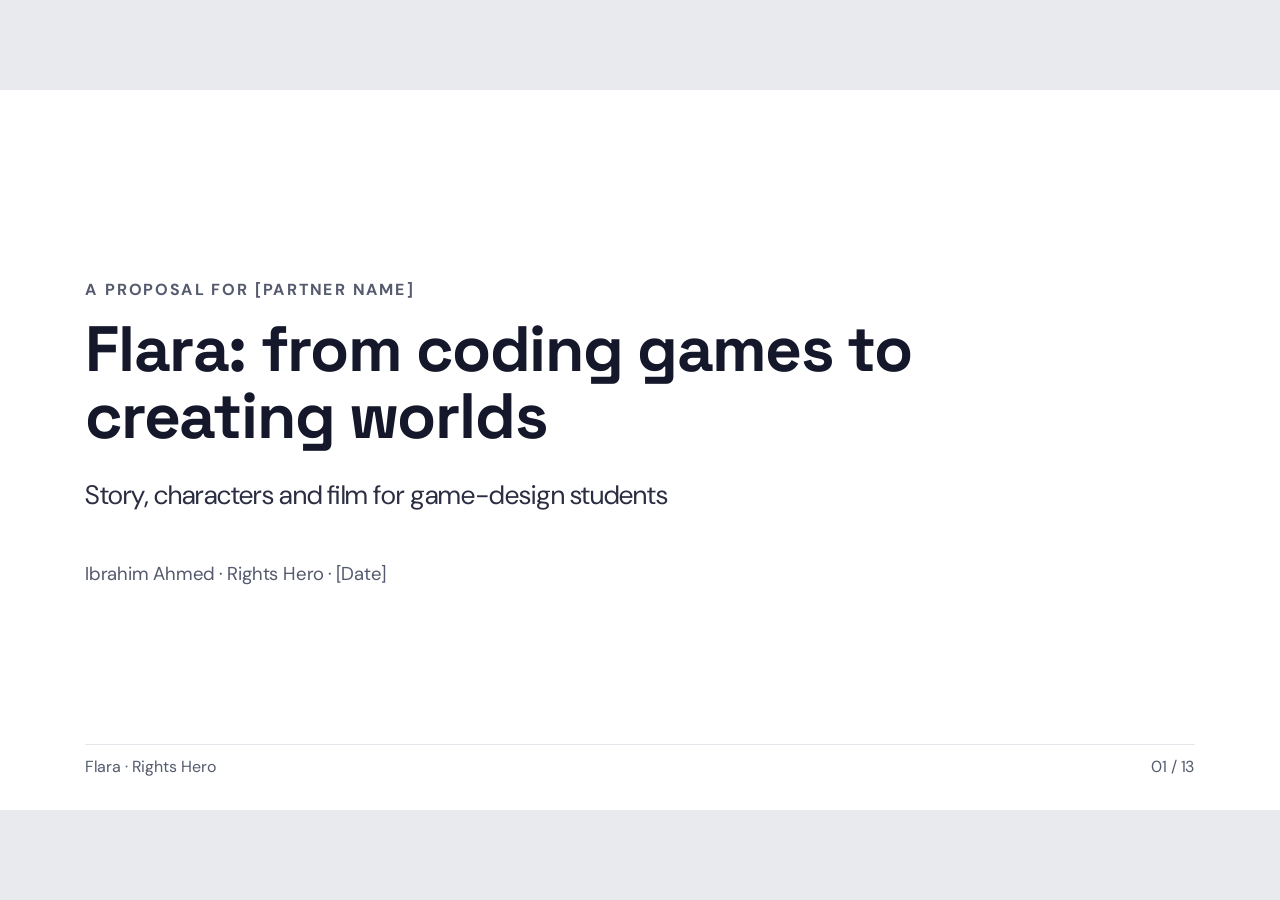
==== partners/index.html @ 852a48b8 "init" ====
<!doctype html>
<html lang="en">
<head>
<meta charset="utf-8">
<meta name="viewport" content="width=device-width, initial-scale=1">
<title>Flara for Partners</title>
<link rel="stylesheet" href="deck.css">
</head>
<body>
<main class="deck" data-name="Flara · Rights Hero">

<!-- ============ CORE ============ -->

<!-- 01 cover -->
<section class="center">
  <p class="eyebrow">A proposal for [Partner name]</p>
  <h1>Flara: from coding games to creating worlds</h1>
  <p class="lede" style="margin-top:40px">Story, characters and film for game-design students</p>
  <p class="small" style="margin-top:72px">Ibrahim Ahmed · Rights Hero · [Date]</p>
  <aside>Introduce yourself and Flara in one line: Flara is Rights Hero’s AI studio for stories, characters, scenes and films. Today’s point: students spend most of their time getting a game to run, while parents (and sponsors) judge what they see. Flara adds the story, art and film around the code.</aside>
</section>

<!-- 02 problem -->
<section>
  <p class="eyebrow">The problem</p>
  <h2>Student games take months, and still look alike</h2>
  <div class="grid cols-3">
    <div class="card"><h3>Time goes to code</h3><p>Students spend many sessions before their first working game.</p></div>
    <div class="card"><h3>Basic visuals</h3><p>Most games use simple shapes and default sprites.</p></div>
    <div class="card"><h3>Story comes last</h3><p>Story and design get little time, so strong ideas stay hidden.</p></div>
  </div>
  <p class="takeaway">Students learn to code a game, with little practice in creating one.</p>
  <aside>Start from their experience, not from Flara. Academy: how many sessions before a student has a game that runs, and what does it look like then? Competition: how are game categories judged today, and how much of the hall can follow? The point is not that coding is wrong; story, art and presentation get squeezed out.</aside>
</section>

<!-- 03 audience -->
<section>
  <p class="eyebrow">The audience</p>
  <h2>Parents judge what they see</h2>
  <p class="lede" style="margin-bottom:56px">Parents pay and sit in the audience, with sponsors and media. Most can’t read code.</p>
  <div class="grid cols-2">
    <div class="panel"><p class="label">Today they see</p><ul><li>A screen of code</li><li>Games that look alike</li></ul></div>
    <div class="panel"><p class="label">With Flara they see</p><ul><li>A trailer for every game</li><li>Characters the students designed</li><li>A story the students directed</li></ul></div>
  </div>
  <aside>The key slide. For an academy, parents decide re-enrolment and judge by showcase day. For a competition, parents, sponsors and media decide how big the event feels and whether sponsors come back. A trailer per game makes the learning visible and gives the partner content for its own channels.</aside>
</section>

<!-- 04 approach -->
<section>
  <p class="eyebrow">A new way to build games</p>
  <h2>Story first, then code</h2>
  <div class="grid cols-3" style="gap:36px 40px">
    <div class="card"><p class="num">01 · Flara</p><h3>Story</h3><p>Write the plot and the world’s rules</p></div>
    <div class="card"><p class="num">02 · Flara</p><h3>Characters</h3><p>Design the cast and the art style</p></div>
    <div class="card"><p class="num">03 · Flara</p><h3>World</h3><p>Build the scenes and settings</p></div>
    <div class="card"><p class="num">04 · Students</p><h3>Mechanics</h3><p>Plan how the game plays</p></div>
    <div class="card"><p class="num">05 · Students</p><h3>Code</h3><p>Build it in Scratch or Python</p></div>
    <div class="card"><p class="num">06 · Flara</p><h3>Trailer</h3><p>Present the game as a short film</p></div>
  </div>
  <p class="takeaway">Coding stays at the core. Flara adds the story, art and film around it.</p>
  <aside>This is how real game studios work: story and design first, then build. Steps 4 and 5 stay with the academy’s coaches, and technical judging in competitions stays as it is. Flara makes steps 1, 2, 3 and 6 possible for students who can’t draw or animate yet.</aside>
</section>

<!-- 05 make -->
<section>
  <p class="eyebrow">What Flara does today</p>
  <h2>What students make with Flara</h2>
  <div class="grid cols-3" style="gap:48px 40px">
    <div class="card"><h3>Story and world</h3><p>From a one-line idea to a full plot</p></div>
    <div class="card"><h3>Characters and style</h3><p>A cast that stays consistent in every scene</p></div>
    <div class="card"><h3>Scenes and cutscenes</h3><p>Animated moments from the game’s story</p></div>
    <div class="card"><h3>Game trailer</h3><p>A short film that presents the game</p></div>
    <div class="card"><h3>Music and voices</h3><p>An original soundtrack and character voices</p></div>
    <div class="card"><h3>Arabic and English</h3><p>Create and translate in both languages</p></div>
  </div>
  <aside>Everything on this slide works in Flara today: story drafting, consistent characters and styles, animated short films, AI music, text-to-speech, video translation and image to video. Image to video matters for teaching: students draw their own characters and Flara animates them, so the work stays theirs.</aside>
</section>

<!-- 06 demo -->
<section>
  <p class="eyebrow">Live demo</p>
  <h2>From a game idea to a trailer</h2>
  <div class="panel" style="margin-bottom:56px"><p class="label">The game idea</p><p class="lede">“A robot rescues the Nile’s lost treasures”</p></div>
  <div class="grid cols-4">
    <div class="card"><p class="num">01</p><h3>Idea</h3><p>Write the story in one line</p></div>
    <div class="card"><p class="num">02</p><h3>Cast</h3><p>Create the robot and its rivals</p></div>
    <div class="card"><p class="num">03</p><h3>Scenes</h3><p>Generate the key moments</p></div>
    <div class="card"><p class="num">04</p><h3>Trailer</h3><p>Cut a 30-second film</p></div>
  </div>
  <aside>Switch to Flara. Prepare the story and characters before the meeting, and have a finished backup trailer ready in case generation is slow. Show the student’s input on screen (the one-line story, any drawings) so the audience sees who made the decisions. Adapt the game idea to the partner if you know their students.</aside>
</section>

<!-- 07 ai use -->
<section>
  <p class="eyebrow">AI use</p>
  <h2>The student directs. Flara does the animation.</h2>
  <div class="grid cols-3">
    <div class="card"><h3>Students decide</h3><p>They write the story and choose every character and scene.</p></div>
    <div class="card"><h3>Students draw</h3><p>Flara animates their own drawings, so the work stays theirs.</p></div>
    <div class="card"><h3>Every step is logged</h3><p>Coaches and judges can see what the student made and what AI made.</p></div>
  </div>
  <p class="takeaway">AI use is visible and fair, not hidden.</p>
  <aside>Answer the “AI did it” worry before it is asked. Lead with the student as director. For competitions, this becomes the AI-use disclosure kit (slide 10). Face Swap is off for student accounts. Don’t promise rights protection for purely AI-generated work.</aside>
</section>

<!-- ============ FOR ACADEMIES ============ -->

<!-- 08 academy gains -->
<section>
  <p class="eyebrow">For academies</p>
  <h2>What your academy gains</h2>
  <div class="grid cols-2" style="gap:56px 64px">
    <div class="card"><h3>A new course to sell</h3><p>Game Storytelling with AI, for students who already code</p></div>
    <div class="card"><h3>Stronger showcase days</h3><p>Parents see a finished trailer, not only code</p></div>
    <div class="card"><h3>Free marketing</h3><p>Every student leaves with a film families share</p></div>
    <div class="card"><h3>A clear difference</h3><p>A course built on storytelling and AI film</p></div>
  </div>
  <aside>Speak in their business terms: a new paid course, better re-enrolment after showcase days, marketing content from every student, and a reason parents choose this academy. The course sits on top of their existing coding courses, so it sells to students they already have. Skip to slide 12 if this is a competition meeting.</aside>
</section>

<!-- 09 academy proposal -->
<section>
  <p class="eyebrow">For academies · our proposal</p>
  <h2>A pilot course: Game Storytelling with AI</h2>
  <div class="grid cols-3">
    <div class="panel"><p class="label">The pilot</p><ul><li>One class that already codes</li><li>[__] sessions, ending in a showcase</li><li>Lessons co-designed with your coaches</li></ul></div>
    <div class="panel"><p class="label">Flara provides</p><ul><li>Lessons and materials</li><li>Flara access [terms to agree]</li><li>Training for your coaches</li></ul></div>
    <div class="panel"><p class="label">Your academy provides</p><ul><li>A class and a coach</li><li>A showcase day with parents</li></ul></div>
  </div>
  <aside>A small, low-risk ask: one pilot class that ends in a showcase day parents attend. Fill in the number of sessions and the access terms before the meeting, or agree them in the follow-up.</aside>
</section>

<!-- ============ FOR COMPETITIONS ============ -->

<!-- 10 competition gains -->
<section>
  <p class="eyebrow">For competitions</p>
  <h2>What your competition gains</h2>
  <div class="grid cols-2" style="gap:56px 64px">
    <div class="card"><h3>A new category</h3><p>A game storytelling or trailer award</p></div>
    <div class="card"><h3>Finals people want to watch</h3><p>Trailers on the big screen for parents and sponsors</p></div>
    <div class="card"><h3>Fair AI judging</h3><p>A disclosure kit: what the team made, what AI made</p></div>
    <div class="card"><h3>Official event films</h3><p>Promo and recap films for your season</p></div>
  </div>
  <aside>Speak in the director’s terms: a category that makes the event stand out, finals the hall can follow, a fair way to judge AI use (every competition faces this question), and content for its own promotion. None of this makes Flara mandatory; teams can enter without it.</aside>
</section>

<!-- 11 competition proposal -->
<section>
  <p class="eyebrow">For competitions · our proposal</p>
  <h2>A new category: Game Storytelling</h2>
  <div class="grid cols-3">
    <div class="panel"><p class="label">The category · [Season]</p><ul><li>Teams submit their game and a [60–90]-second trailer</li><li>Judged on story, design and presentation</li></ul></div>
    <div class="panel"><p class="label">Flara provides</p><ul><li>Category rules and rubric</li><li>Flara access [terms to agree]</li><li>Coach workshops and the award</li></ul></div>
    <div class="panel"><p class="label">Your competition provides</p><ul><li>The category slot and judges</li><li>Promotion to registered teams</li></ul></div>
  </div>
  <aside>A concrete, optional category. Teams enter with their own game plus a trailer; Flara is offered, not required, which keeps the competition neutral. Fill in the season and trailer length, or agree them in the follow-up.</aside>
</section>

<!-- ============ CLOSE ============ -->

<!-- 12 next step -->
<section class="center">
  <p class="eyebrow">Next step</p>
  <h1>A follow-up meeting with your team on [Date]</h1>
  <p class="lede" style="margin-top:40px">To agree the pilot details together. That is the only decision today.</p>
  <aside>Close on one small ask. Agree the date in the room if you can.</aside>
</section>

<!-- 13 contact -->
<section class="center">
  <p class="eyebrow">Thank you</p>
  <h2>Ibrahim Ahmed</h2>
  <p class="lede">[Role], Rights Hero</p>
  <p class="lede" style="margin-top:32px">[Email] · [Phone]</p>
  <p class="lede">flara.io</p>
  <aside>Leave this up during questions.</aside>
</section>

</main>
<script src="deck.js"></script>
</body>
</html>
---- partners/deck.css ----
/* Flara deck design system. Identical copy in each deck folder: edit one, copy to the other. */
@import url("https://fonts.googleapis.com/css2?family=Space+Grotesk:wght@500..700&family=DM+Sans:wght@400..700&display=swap");

:root {
  --ink: #15172B;      /* titles */
  --text: #2B2D42;     /* body */
  --muted: #555A6E;    /* labels, footer: 6.6:1 on white (AA) */
  --rule: #D9DBE3;
  --surface: #F4F5F7;
  --bg: #FFFFFF;
  --title: "Space Grotesk", Arial, sans-serif;
  --body: "DM Sans", Arial, sans-serif;
}

* { box-sizing: border-box; margin: 0; }
html, body { height: 100%; background: #E9EAEE; overflow: hidden; }

/* 1920x1080 stage, scaled to the window by deck.js */
.deck { position: absolute; top: 0; left: 0; width: 1920px; height: 1080px; transform-origin: 0 0; }
.deck > section {
  position: absolute; inset: 0; display: none; flex-direction: column;
  padding: 112px 128px 160px; background: var(--bg); color: var(--text);
  font: 400 32px/1.4 var(--body);
}
.deck > section.active { display: flex; }
.deck > section > aside { display: none; }   /* speaker notes: shown by deck.js */

/* Type: body never below 28px */
.eyebrow { font: 700 24px/1 var(--body); letter-spacing: 3px; text-transform: uppercase; color: var(--muted); margin-bottom: 28px; }
h1 { font: 700 96px/1.05 var(--title); letter-spacing: -2px; color: var(--ink); max-width: 1500px; }
h2 { font: 700 68px/1.1 var(--title); letter-spacing: -1px; color: var(--ink); max-width: 1600px; margin-bottom: 64px; }
h3 { font: 700 34px/1.2 var(--title); color: var(--ink); margin-bottom: 12px; }
.lede { font-size: 40px; line-height: 1.35; color: var(--text); max-width: 1400px; }
.small, .label { font-size: 28px; color: var(--muted); }
.label { font-weight: 700; letter-spacing: 2px; text-transform: uppercase; font-size: 24px; margin-bottom: 16px; }
ul { padding-left: 1.1em; display: grid; gap: 16px; }
li::marker { color: var(--muted); }

/* Layout */
.grid { display: grid; gap: 40px; }
.cols-2 { grid-template-columns: repeat(2, 1fr); }
.cols-3 { grid-template-columns: repeat(3, 1fr); }
.cols-4 { grid-template-columns: repeat(4, 1fr); }
.card { border-top: 4px solid var(--ink); padding-top: 28px; }
.card p { font-size: 30px; color: var(--text); }
.panel { background: var(--surface); padding: 40px 44px; }
.num { font: 700 24px/1 var(--body); letter-spacing: 2px; color: var(--muted); margin-bottom: 16px; }
.takeaway { margin-top: auto; padding-top: 32px; border-top: 1px solid var(--rule); font-size: 34px; font-weight: 500; color: var(--ink); }
.center { justify-content: center; }
.divider { justify-content: center; background: var(--surface); }

/* Footer: deck name + slide number, filled by deck.js */
.footer { position: absolute; left: 128px; right: 128px; bottom: 48px; display: flex; justify-content: space-between; font-size: 24px; color: var(--muted); border-top: 1px solid var(--rule); padding-top: 16px; }

/* Speaker notes panel (N) */
#notes {
  position: fixed; left: 0; right: 0; bottom: 0; max-height: 40vh; overflow: auto; display: none;
  background: var(--ink); color: #fff; font: 400 18px/1.5 var(--body); padding: 20px 28px;
}
#notes.open { display: block; }
#notes b { display: block; font-size: 13px; letter-spacing: 2px; text-transform: uppercase; color: #B8BBCB; margin-bottom: 6px; }
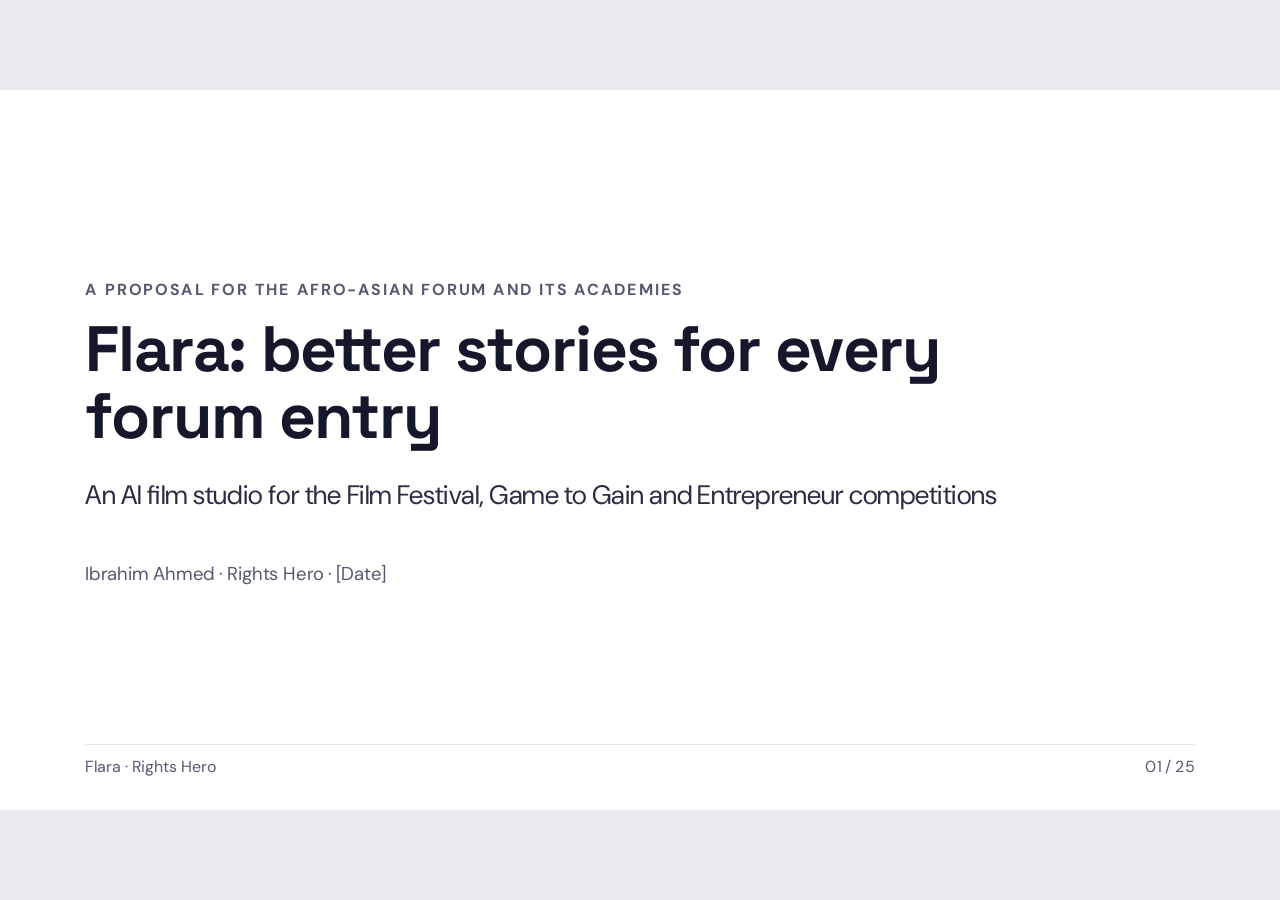
==== commit 6f9b9820: "Partners deck v2: AAFFIAT pitch with competition chapters - Rebuild partners deck (23 slides + 2 bac" ====
--- a/partners/index.html
+++ b/partners/index.html
@@ -3,178 +3,319 @@
 <head>
 <meta charset="utf-8">
 <meta name="viewport" content="width=device-width, initial-scale=1">
-<title>Flara for Partners</title>
+<title>Flara for AAFFIAT</title>
 <link rel="stylesheet" href="deck.css">
 </head>
 <body>
 <main class="deck" data-name="Flara · Rights Hero">
 
-<!-- ============ CORE ============ -->
+<!-- ============ INTRO ============ -->
 
 <!-- 01 cover -->
 <section class="center">
-  <p class="eyebrow">A proposal for [Partner name]</p>
-  <h1>Flara: from coding games to creating worlds</h1>
-  <p class="lede" style="margin-top:40px">Story, characters and film for game-design students</p>
+  <p class="eyebrow">A proposal for the Afro-Asian Forum and its academies</p>
+  <h1>Flara: better stories for every forum entry</h1>
+  <p class="lede" style="margin-top:40px">An AI film studio for the Film Festival, Game to Gain and Entrepreneur competitions</p>
   <p class="small" style="margin-top:72px">Ibrahim Ahmed · Rights Hero · [Date]</p>
-  <aside>Introduce yourself and Flara in one line: Flara is Rights Hero’s AI studio for stories, characters, scenes and films. Today’s point: students spend most of their time getting a game to run, while parents (and sponsors) judge what they see. Flara adds the story, art and film around the code.</aside>
-</section>
-
-<!-- 02 problem -->
-<section>
-  <p class="eyebrow">The problem</p>
-  <h2>Student games take months, and still look alike</h2>
-  <div class="grid cols-3">
-    <div class="card"><h3>Time goes to code</h3><p>Students spend many sessions before their first working game.</p></div>
-    <div class="card"><h3>Basic visuals</h3><p>Most games use simple shapes and default sprites.</p></div>
-    <div class="card"><h3>Story comes last</h3><p>Story and design get little time, so strong ideas stay hidden.</p></div>
-  </div>
-  <p class="takeaway">Students learn to code a game, with little practice in creating one.</p>
-  <aside>Start from their experience, not from Flara. Academy: how many sessions before a student has a game that runs, and what does it look like then? Competition: how are game categories judged today, and how much of the hall can follow? The point is not that coding is wrong; story, art and presentation get squeezed out.</aside>
-</section>
-
-<!-- 03 audience -->
-<section>
-  <p class="eyebrow">The audience</p>
-  <h2>Parents judge what they see</h2>
-  <p class="lede" style="margin-bottom:56px">Parents pay and sit in the audience, with sponsors and media. Most can’t read code.</p>
-  <div class="grid cols-2">
-    <div class="panel"><p class="label">Today they see</p><ul><li>A screen of code</li><li>Games that look alike</li></ul></div>
-    <div class="panel"><p class="label">With Flara they see</p><ul><li>A trailer for every game</li><li>Characters the students designed</li><li>A story the students directed</li></ul></div>
-  </div>
-  <aside>The key slide. For an academy, parents decide re-enrolment and judge by showcase day. For a competition, parents, sponsors and media decide how big the event feels and whether sponsors come back. A trailer per game makes the learning visible and gives the partner content for its own channels.</aside>
-</section>
-
-<!-- 04 approach -->
-<section>
-  <p class="eyebrow">A new way to build games</p>
-  <h2>Story first, then code</h2>
-  <div class="grid cols-3" style="gap:36px 40px">
-    <div class="card"><p class="num">01 · Flara</p><h3>Story</h3><p>Write the plot and the world’s rules</p></div>
-    <div class="card"><p class="num">02 · Flara</p><h3>Characters</h3><p>Design the cast and the art style</p></div>
-    <div class="card"><p class="num">03 · Flara</p><h3>World</h3><p>Build the scenes and settings</p></div>
-    <div class="card"><p class="num">04 · Students</p><h3>Mechanics</h3><p>Plan how the game plays</p></div>
-    <div class="card"><p class="num">05 · Students</p><h3>Code</h3><p>Build it in Scratch or Python</p></div>
-    <div class="card"><p class="num">06 · Flara</p><h3>Trailer</h3><p>Present the game as a short film</p></div>
-  </div>
-  <p class="takeaway">Coding stays at the core. Flara adds the story, art and film around it.</p>
-  <aside>This is how real game studios work: story and design first, then build. Steps 4 and 5 stay with the academy’s coaches, and technical judging in competitions stays as it is. Flara makes steps 1, 2, 3 and 6 possible for students who can’t draw or animate yet.</aside>
-</section>
-
-<!-- 05 make -->
+  <aside>Introduce yourself: former Techno Future instructor, coached teams at FIRST LEGO League, Robofest and AAFFIAT. Today's point: the forum already scores storytelling and visuals; Flara helps students do both, and helps academies teach it.</aside>
+</section>
+
+<!-- 02 what is flara -->
+<section>
+  <p class="eyebrow">What is Flara</p>
+  <h2>Flara is an AI studio that turns a story into a film</h2>
+  <p class="lede">Built by Rights Hero. Students write the idea, design the characters and direct the scenes. Flara animates, scores and voices them, in Arabic and English.</p>
+  <p class="takeaway">From one-line idea to finished film, in one place.</p>
+  <aside>Keep it to one sentence: story → characters → scenes → film. Mention it works fully in Arabic.</aside>
+</section>
+
+<!-- 03 what it does -->
 <section>
   <p class="eyebrow">What Flara does today</p>
-  <h2>What students make with Flara</h2>
+  <h2>Everything a student film or trailer needs</h2>
   <div class="grid cols-3" style="gap:48px 40px">
     <div class="card"><h3>Story and world</h3><p>From a one-line idea to a full plot</p></div>
-    <div class="card"><h3>Characters and style</h3><p>A cast that stays consistent in every scene</p></div>
-    <div class="card"><h3>Scenes and cutscenes</h3><p>Animated moments from the game’s story</p></div>
-    <div class="card"><h3>Game trailer</h3><p>A short film that presents the game</p></div>
-    <div class="card"><h3>Music and voices</h3><p>An original soundtrack and character voices</p></div>
-    <div class="card"><h3>Arabic and English</h3><p>Create and translate in both languages</p></div>
-  </div>
-  <aside>Everything on this slide works in Flara today: story drafting, consistent characters and styles, animated short films, AI music, text-to-speech, video translation and image to video. Image to video matters for teaching: students draw their own characters and Flara animates them, so the work stays theirs.</aside>
-</section>
-
-<!-- 06 demo -->
-<section>
-  <p class="eyebrow">Live demo</p>
-  <h2>From a game idea to a trailer</h2>
-  <div class="panel" style="margin-bottom:56px"><p class="label">The game idea</p><p class="lede">“A robot rescues the Nile’s lost treasures”</p></div>
-  <div class="grid cols-4">
-    <div class="card"><p class="num">01</p><h3>Idea</h3><p>Write the story in one line</p></div>
-    <div class="card"><p class="num">02</p><h3>Cast</h3><p>Create the robot and its rivals</p></div>
-    <div class="card"><p class="num">03</p><h3>Scenes</h3><p>Generate the key moments</p></div>
-    <div class="card"><p class="num">04</p><h3>Trailer</h3><p>Cut a 30-second film</p></div>
-  </div>
-  <aside>Switch to Flara. Prepare the story and characters before the meeting, and have a finished backup trailer ready in case generation is slow. Show the student’s input on screen (the one-line story, any drawings) so the audience sees who made the decisions. Adapt the game idea to the partner if you know their students.</aside>
-</section>
-
-<!-- 07 ai use -->
+    <div class="card"><h3>Consistent characters</h3><p>The same cast and style in every scene</p></div>
+    <div class="card"><h3>Animated films</h3><p>Scenes, cutscenes, trailers and ads</p></div>
+    <div class="card"><h3>Music and sound</h3><p>Original soundtracks and sound effects</p></div>
+    <div class="card"><h3>Voices</h3><p>Narration and character voices</p></div>
+    <div class="card"><h3>Drawings to video</h3><p>Students draw; Flara animates their art</p></div>
+  </div>
+  <aside>All live today: story drafting, consistent characters/scenes/styles, animated short films, AI music, text-to-speech, video translation, image to video. Sound effects come from the music studio with short prompts. Image to video matters for fairness: students draw their own characters and Flara animates them, so the work stays theirs.</aside>
+</section>
+
+<!-- 04 why -->
+<section>
+  <p class="eyebrow">Why it matters</p>
+  <h2>Judges and parents score what they see</h2>
+  <div class="grid cols-2">
+    <div class="panel"><p class="label">Today</p><ul><li>Teams spend most of their time on code or filming basics</li><li>Entries look alike on screen</li><li>Strong ideas get lost in weak stories</li></ul></div>
+    <div class="panel"><p class="label">With Flara</p><ul><li>Time goes into the story and the idea</li><li>Every entry has its own characters and look</li><li>Parents and judges follow the story</li></ul></div>
+  </div>
+  <aside>Parents pay the academies and sit in the audience; they judge what they see. Coding and technical work stay at the core: Flara adds the story, art and film around it. Never say students don't need to code.</aside>
+</section>
+
+<!-- 05 steps -->
+<section>
+  <p class="eyebrow">How students use it</p>
+  <h2>Five steps to a winning project</h2>
+  <div class="grid cols-3" style="gap:40px">
+    <div class="card"><p class="num">01 · Student</p><h3>Idea</h3><p>Write the story and its message</p></div>
+    <div class="card"><p class="num">02 · Student + Flara</p><h3>Characters and world</h3><p>Design the cast, style and settings</p></div>
+    <div class="card"><p class="num">03 · Student</p><h3>Build</h3><p>Code the game, film the shots, make the prototype</p></div>
+    <div class="card"><p class="num">04 · Student + Flara</p><h3>Film</h3><p>Scenes, trailer or pitch, with music and voice</p></div>
+    <div class="card"><p class="num">05 · Student</p><h3>Present</h3><p>Submit, with a clear note of what AI made</p></div>
+  </div>
+  <aside>The student owns steps 1, 3 and 5 alone, and directs Flara in 2 and 4. The disclosure in step 5 is what makes AI use fair (slide 15).</aside>
+</section>
+
+<!-- ============ THE FORUM ============ -->
+
+<!-- 06 rounds -->
+<section>
+  <p class="eyebrow">The forum · 2027</p>
+  <h2>Two rounds, three competitions where stories score</h2>
+  <div class="grid cols-2">
+    <div class="panel"><p class="label">February round · [dates]</p><ul><li>Film Festival · ages 9–16</li><li>Game to Gain · ages 8–25</li></ul></div>
+    <div class="panel"><p class="label">May round · [dates]</p><ul><li>Entrepreneur · ages 13–25</li></ul></div>
+  </div>
+  <p class="takeaway">Each one already scores storytelling, visuals or sound.</p>
+  <aside>Source: the forum's competition files (February and May 2027 folders). Dates are not in the files; confirm with the organisers. Other May competitions such as Motion Graphic also fit, but we start with these three.</aside>
+</section>
+
+<!-- 07 where flara helps -->
+<section>
+  <p class="eyebrow">Where Flara helps</p>
+  <h2>Storytelling is already scored in all three</h2>
+  <div class="grid cols-3">
+    <div class="card"><h3>Film Festival</h3><p>Storytelling 30 of 100 points, Creativity 30, and a Best Storytelling award</p></div>
+    <div class="card"><h3>Game to Gain</h3><p>Awards for Idea, Visual Art, Audio and Best Marketing</p></div>
+    <div class="card"><h3>Entrepreneur</h3><p>A pitch video that must use storytelling, with animation and soundtrack allowed</p></div>
+  </div>
+  <p class="takeaway">Later, a dedicated Storytelling category (Phase 4).</p>
+  <aside>The point for the forum: Flara supports criteria they already have; it doesn't change their rules. The Storytelling category is a later proposal, not today's ask.</aside>
+</section>
+
+<!-- ============ FILM FESTIVAL ============ -->
+
+<!-- 08 film festival -->
+<section>
+  <p class="eyebrow">Film Festival</p>
+  <h2>A 3–10 minute film about Arab scientists or community</h2>
+  <div class="grid cols-2">
+    <div class="panel"><p class="label">Before filming</p><ul><li>Logline and script from the student's idea</li><li>Characters: the scientist, the setting, the era</li><li>Storyboard of key scenes</li></ul></div>
+    <div class="panel"><p class="label">During and after</p><ul><li>Animated scenes for history students can't film</li><li>Music, narration and Arabic/English versions</li><li>Disclosure note: what students made, what AI made</li></ul></div>
+  </div>
+  <aside>Rules: ages 9–16; MP4/MOV, 3–10 min, with a logline. Categories: biographical, innovation and impact, community. Scoring: Creativity 30, Storytelling 30, Camera 20 (incl. sound and music), Editing 10, VFX 10. Films must be "primarily created by young filmmakers"; outside material must be attributed, so the disclosure note fits the rules' spirit. AI is not mentioned in the rules.</aside>
+</section>
+
+<!-- 09 film festival example -->
+<section>
+  <p class="eyebrow">Film Festival · example</p>
+  <h2>Example: [film title]</h2>
+  <div class="video">
+    <video src="media/film-festival.mp4" controls preload="metadata"></video>
+    <p>Example film goes here: partners/media/film-festival.mp4</p>
+  </div>
+  <aside>Brief in media/briefs.md. Say what the student would do (idea, drawings, script) versus what Flara did.</aside>
+</section>
+
+<!-- ============ GAME TO GAIN ============ -->
+
+<!-- 10 game to gain -->
+<section>
+  <p class="eyebrow">Game to Gain</p>
+  <h2>Flara builds the story and film around the game</h2>
+  <div class="grid cols-2">
+    <div class="panel"><p class="label">Before the game</p><ul><li>Story, characters and world</li><li>Sprite descriptions keep the characters consistent</li><li>Soundtrack and sound effects</li><li>Image generation <span class="tag">Coming soon</span></li></ul></div>
+    <div class="panel"><p class="label">After the game</p><ul><li>The game video sent before the event</li><li>A trailer and an ad for the marketing plan</li><li>A film for the audience vote</li></ul></div>
+  </div>
+  <p class="takeaway">Students still code the game themselves.</p>
+  <aside>Rules: teams up to 6; Junior 8–13 (Scratch allowed), Senior 14+, Professional under 25. Topics include an Arab scientist game. Awards: Idea, Visual Art, Audio (music and sound effects), Design, Best Student Game, Audience, Best Marketing. A game video is required before the event. Image generation is roadmap: say "coming soon", never "available".</aside>
+</section>
+
+<!-- 11 game to gain example -->
+<section>
+  <p class="eyebrow">Game to Gain · example</p>
+  <h2>Example: [game title] trailer and ad</h2>
+  <div class="video">
+    <video src="media/game-to-gain.mp4" controls preload="metadata"></video>
+    <p>Example trailer goes here: partners/media/game-to-gain.mp4</p>
+  </div>
+  <aside>Brief in media/briefs.md.</aside>
+</section>
+
+<!-- ============ ENTREPRENEUR ============ -->
+
+<!-- 12 entrepreneur -->
+<section>
+  <p class="eyebrow">Entrepreneur</p>
+  <h2>A pitch video that tells a story in 4 minutes</h2>
+  <div class="grid cols-2">
+    <div class="panel"><p class="label">What the video must show</p><ul><li>The idea and the prototype</li><li>The customer persona</li><li>The marketing plan, with an ad</li></ul></div>
+    <div class="panel"><p class="label">What Flara adds</p><ul><li>Story structure for investors</li><li>An animated persona and product scenes</li><li>The ad, soundtrack and voice-over</li></ul></div>
+  </div>
+  <aside>Rules (2024 edition; confirm the 2027 version): ages 13–25, teams of 2–4 with an adult monitor. Pitch video up to 4 minutes; "storytelling techniques"; "animation, soundtrack and/or special effects may be used". Must include an advertisement or promotional piece. Top 20 teams go to the live final.</aside>
+</section>
+
+<!-- 13 entrepreneur example -->
+<section>
+  <p class="eyebrow">Entrepreneur · example</p>
+  <h2>Example: [product name] pitch</h2>
+  <div class="video">
+    <video src="media/entrepreneur.mp4" controls preload="metadata"></video>
+    <p>Example pitch goes here: partners/media/entrepreneur.mp4</p>
+  </div>
+  <aside>Brief in media/briefs.md.</aside>
+</section>
+
+<!-- ============ MAKING IT WORK ============ -->
+
+<!-- 14 student-made -->
 <section>
   <p class="eyebrow">AI use</p>
   <h2>The student directs. Flara does the animation.</h2>
   <div class="grid cols-3">
     <div class="card"><h3>Students decide</h3><p>They write the story and choose every character and scene.</p></div>
     <div class="card"><h3>Students draw</h3><p>Flara animates their own drawings, so the work stays theirs.</p></div>
-    <div class="card"><h3>Every step is logged</h3><p>Coaches and judges can see what the student made and what AI made.</p></div>
-  </div>
-  <p class="takeaway">AI use is visible and fair, not hidden.</p>
-  <aside>Answer the “AI did it” worry before it is asked. Lead with the student as director. For competitions, this becomes the AI-use disclosure kit (slide 10). Face Swap is off for student accounts. Don’t promise rights protection for purely AI-generated work.</aside>
-</section>
-
-<!-- ============ FOR ACADEMIES ============ -->
-
-<!-- 08 academy gains -->
-<section>
-  <p class="eyebrow">For academies</p>
-  <h2>What your academy gains</h2>
+    <div class="card"><h3>Every step is logged</h3><p>Judges can see what the student made and what AI made.</p></div>
+  </div>
+  <aside>Answer the "AI did it" worry directly. Face Swap is off for student accounts. Don't promise rights protection for purely AI-generated work.</aside>
+</section>
+
+<!-- 15 policy -->
+<section>
+  <p class="eyebrow">Proposed · for the forum</p>
+  <h2>A simple AI-use policy for every competition</h2>
+  <div class="grid cols-3">
+    <div class="card"><p class="num">01</p><h3>Allowed if disclosed</h3><p>Any AI tool, as long as the team says how it was used</p></div>
+    <div class="card"><p class="num">02</p><h3>A disclosure form</h3><p>One page per entry: what the team made, what AI made</p></div>
+    <div class="card"><p class="num">03</p><h3>Judges' guide</h3><p>How to score entries that used AI fairly</p></div>
+  </div>
+  <p class="takeaway">The rules are silent on AI today. This puts the forum ahead.</p>
+  <aside>Proposed, to agree with the organisers. Flara's step log fills the form automatically, but the policy is tool-neutral: it works for any AI tool, so the forum stays neutral.</aside>
+</section>
+
+<!-- 16 courses -->
+<section>
+  <p class="eyebrow">In the academies</p>
+  <h2>A course for each competition, with Flara built in</h2>
+  <div class="grid cols-3">
+    <div class="panel"><p class="label">Film Festival course</p><ul><li>Story and logline</li><li>Research a scientist</li><li>Make and edit the film</li></ul></div>
+    <div class="panel"><p class="label">Game to Gain course</p><ul><li>Game story and characters</li><li>Build the game</li><li>Trailer and marketing</li></ul></div>
+    <div class="panel"><p class="label">Entrepreneur course</p><ul><li>Idea and customer</li><li>Pitch story</li><li>Pitch video and ad</li></ul></div>
+  </div>
+  <p class="takeaway">Each course ends with an entry ready to submit.</p>
+  <aside>We write the course content with the academies' instructors; Flara is the tool used inside each course and in the competition. Course length and number of sessions: [to agree].</aside>
+</section>
+
+<!-- 17 impact forum -->
+<section>
+  <p class="eyebrow">Impact</p>
+  <h2>For the forum: stronger entries and clear AI rules</h2>
   <div class="grid cols-2" style="gap:56px 64px">
-    <div class="card"><h3>A new course to sell</h3><p>Game Storytelling with AI, for students who already code</p></div>
-    <div class="card"><h3>Stronger showcase days</h3><p>Parents see a finished trailer, not only code</p></div>
-    <div class="card"><h3>Free marketing</h3><p>Every student leaves with a film families share</p></div>
-    <div class="card"><h3>A clear difference</h3><p>A course built on storytelling and AI film</p></div>
-  </div>
-  <aside>Speak in their business terms: a new paid course, better re-enrolment after showcase days, marketing content from every student, and a reason parents choose this academy. The course sits on top of their existing coding courses, so it sells to students they already have. Skip to slide 12 if this is a competition meeting.</aside>
-</section>
-
-<!-- 09 academy proposal -->
-<section>
-  <p class="eyebrow">For academies · our proposal</p>
-  <h2>A pilot course: Game Storytelling with AI</h2>
-  <div class="grid cols-3">
-    <div class="panel"><p class="label">The pilot</p><ul><li>One class that already codes</li><li>[__] sessions, ending in a showcase</li><li>Lessons co-designed with your coaches</li></ul></div>
-    <div class="panel"><p class="label">Flara provides</p><ul><li>Lessons and materials</li><li>Flara access [terms to agree]</li><li>Training for your coaches</li></ul></div>
-    <div class="panel"><p class="label">Your academy provides</p><ul><li>A class and a coach</li><li>A showcase day with parents</li></ul></div>
-  </div>
-  <aside>A small, low-risk ask: one pilot class that ends in a showcase day parents attend. Fill in the number of sessions and the access terms before the meeting, or agree them in the follow-up.</aside>
-</section>
-
-<!-- ============ FOR COMPETITIONS ============ -->
-
-<!-- 10 competition gains -->
-<section>
-  <p class="eyebrow">For competitions</p>
-  <h2>What your competition gains</h2>
+    <div class="card"><h3>Stronger entries</h3><p>Better stories and visuals in film, game and pitch categories</p></div>
+    <div class="card"><h3>A lead on fair AI use</h3><p>Clear rules and disclosure, ahead of other forums</p></div>
+  </div>
+  <aside>Speak in the organisers' terms: entries that look better on screen and a forum that leads on AI rules.</aside>
+</section>
+
+<!-- 18 impact academies -->
+<section>
+  <p class="eyebrow">Impact</p>
+  <h2>For academies: new courses and results parents see</h2>
   <div class="grid cols-2" style="gap:56px 64px">
-    <div class="card"><h3>A new category</h3><p>A game storytelling or trailer award</p></div>
-    <div class="card"><h3>Finals people want to watch</h3><p>Trailers on the big screen for parents and sponsors</p></div>
-    <div class="card"><h3>Fair AI judging</h3><p>A disclosure kit: what the team made, what AI made</p></div>
-    <div class="card"><h3>Official event films</h3><p>Promo and recap films for your season</p></div>
-  </div>
-  <aside>Speak in the director’s terms: a category that makes the event stand out, finals the hall can follow, a fair way to judge AI use (every competition faces this question), and content for its own promotion. None of this makes Flara mandatory; teams can enter without it.</aside>
-</section>
-
-<!-- 11 competition proposal -->
-<section>
-  <p class="eyebrow">For competitions · our proposal</p>
-  <h2>A new category: Game Storytelling</h2>
-  <div class="grid cols-3">
-    <div class="panel"><p class="label">The category · [Season]</p><ul><li>Teams submit their game and a [60–90]-second trailer</li><li>Judged on story, design and presentation</li></ul></div>
-    <div class="panel"><p class="label">Flara provides</p><ul><li>Category rules and rubric</li><li>Flara access [terms to agree]</li><li>Coach workshops and the award</li></ul></div>
-    <div class="panel"><p class="label">Your competition provides</p><ul><li>The category slot and judges</li><li>Promotion to registered teams</li></ul></div>
-  </div>
-  <aside>A concrete, optional category. Teams enter with their own game plus a trailer; Flara is offered, not required, which keeps the competition neutral. Fill in the season and trailer length, or agree them in the follow-up.</aside>
+    <div class="card"><h3>A new course to sell</h3><p>One for each competition, on top of existing courses</p></div>
+    <div class="card"><h3>Results parents see</h3><p>Films families share, and finalists in the academy's name</p></div>
+  </div>
+  <aside>Parents pay and judge what they see. A film per student is free marketing for the academy.</aside>
+</section>
+
+<!-- 19 phases overview -->
+<section>
+  <p class="eyebrow">Rollout</p>
+  <h2>Four phases, from instructors to a full season</h2>
+  <div class="grid cols-4">
+    <div class="card"><p class="num">Phase 1 · [Period]</p><h3>Instructors</h3><p>Meet, train and try Flara</p></div>
+    <div class="card"><p class="num">Phase 2 · [Period]</p><h3>Student pilot</h3><p>20 students, ~10 projects for the February round</p></div>
+    <div class="card"><p class="num">Phase 3 · [Period]</p><h3>May round</h3><p>Add Entrepreneur and more academies</p></div>
+    <div class="card"><p class="num">Phase 4 · [Period]</p><h3>Full season</h3><p>A Storytelling category; academies run courses alone</p></div>
+  </div>
+  <p class="takeaway">We measure students trained, projects submitted and coaches certified.</p>
+  <aside>Before any student uses Flara: guardian consent, the minimum-age path (under-13s), Face Swap off, and the data-protection licence (Law 151/2020). Mention only if asked.</aside>
+</section>
+
+<!-- 20 phase 1 -->
+<section>
+  <p class="eyebrow">Phase 1 · [Period]</p>
+  <h2>Instructors learn Flara and the course first</h2>
+  <div class="grid cols-2">
+    <div class="panel"><p class="label">Steps</p><ul><li>Intro meetings with each academy</li><li>Walk through the course content</li><li>Instructors try Flara</li><li>Each makes one sample project</li></ul></div>
+    <div class="panel"><p class="label">Targets</p><ul><li>2 academies</li><li>[N] instructors certified</li><li>Course content final</li><li>[N] sample projects</li></ul></div>
+  </div>
+  <p class="takeaway">Goal: instructors ready to teach before students start.</p>
+  <aside>Account approach for this phase: see backup slides B1 and B2 (End key).</aside>
+</section>
+
+<!-- 21 phase 2 -->
+<section>
+  <p class="eyebrow">Phase 2 · [Period]</p>
+  <h2>20 students make ~10 projects for the February round</h2>
+  <div class="grid cols-2">
+    <div class="panel"><p class="label">Steps</p><ul><li>Run the course</li><li>Students build their projects</li><li>Fill in the AI-use disclosure</li><li>Submit to the competitions</li></ul></div>
+    <div class="panel"><p class="label">Targets</p><ul><li>20 students trained</li><li>~10 projects submitted</li><li>Students choose Film Festival or Game to Gain</li></ul></div>
+  </div>
+  <p class="takeaway">Goal: real Flara entries at a real forum round.</p>
+  <aside>Keep the split flexible: students pick the competition that fits their idea.</aside>
+</section>
+
+<!-- 22 pricing -->
+<section>
+  <p class="eyebrow">Pricing today</p>
+  <h2>Flara's current plans</h2>
+  <div class="grid cols-4">
+    <div class="card"><h3>Free</h3><p>$0 · 500 tokens a month</p></div>
+    <div class="card"><h3>Starter</h3><p>$4.99 a month · 1,510 tokens</p></div>
+    <div class="card"><h3>Creator</h3><p>$19.98 a month · 6,365 tokens</p></div>
+    <div class="card"><h3>Enterprise</h3><p>Custom, for organisations</p></div>
+  </div>
+  <p class="takeaway">Partner pricing for academies and the forum: to agree.</p>
+  <aside>Public plans from flara.io (Oct 2026). Academies would need Enterprise today. Don't commit to partner prices in this meeting.</aside>
 </section>
 
 <!-- ============ CLOSE ============ -->
 
-<!-- 12 next step -->
+<!-- 23 next step -->
 <section class="center">
   <p class="eyebrow">Next step</p>
-  <h1>A follow-up meeting with your team on [Date]</h1>
-  <p class="lede" style="margin-top:40px">To agree the pilot details together. That is the only decision today.</p>
-  <aside>Close on one small ask. Agree the date in the room if you can.</aside>
-</section>
-
-<!-- 13 contact -->
-<section class="center">
-  <p class="eyebrow">Thank you</p>
-  <h2>Ibrahim Ahmed</h2>
-  <p class="lede">[Role], Rights Hero</p>
-  <p class="lede" style="margin-top:32px">[Email] · [Phone]</p>
-  <p class="lede">flara.io</p>
-  <aside>Leave this up during questions.</aside>
+  <h1>Start Phase 1 with two academies</h1>
+  <p class="lede" style="margin-top:40px">A follow-up meeting on [Date] to agree the academies, instructors and dates.</p>
+  <p class="small" style="margin-top:72px">Ibrahim Ahmed · [Role], Rights Hero · [Email] · [Phone] · flara.io</p>
+  <aside>One small ask. Agree the follow-up date in the room if you can.</aside>
+</section>
+
+<!-- ============ BACKUP ============ -->
+
+<!-- B1 instructor accounts -->
+<section>
+  <p class="eyebrow">Backup · accounts option A</p>
+  <h2>Instructor accounts: the instructor runs Flara</h2>
+  <div class="grid cols-2">
+    <div class="panel"><p class="label">For</p><ul><li>Works for students under 13</li><li>No student logins or personal data in Flara</li><li>Few seats, low cost</li><li>Instructors learn the tool deeply</li></ul></div>
+    <div class="panel"><p class="label">Against</p><ul><li>The instructor can slow the class down</li><li>The AI log is per instructor, tagged by team</li><li>Less hands-on for students</li></ul></div>
+  </div>
+  <aside>Best fit for Phase 1–2 and juniors. AI providers behind Flara set 13+, and most Film Festival and Game to Gain juniors are under 13. Watch the Film Festival rule on "minimal adult assistance": students must still direct every decision.</aside>
+</section>
+
+<!-- B2 student accounts -->
+<section>
+  <p class="eyebrow">Backup · accounts option B</p>
+  <h2>Student accounts: each team has its own login</h2>
+  <div class="grid cols-2">
+    <div class="panel"><p class="label">For</p><ul><li>Most hands-on for students</li><li>A clean AI log per team</li><li>Scales without the instructor</li></ul></div>
+    <div class="panel"><p class="label">Against</p><ul><li>Needs guardian consent and the data-protection licence first</li><li>Only for students 13 and over</li><li>More seats, cost and support</li></ul></div>
+  </div>
+  <aside>Best fit from Phase 3, for students 13+ (e.g. Entrepreneur, Game to Gain Senior), once the licence is filed.</aside>
 </section>
 
 </main>
--- a/partners/deck.css
+++ b/partners/deck.css
@@ -59,3 +59,10 @@
 }
 #notes.open { display: block; }
 #notes b { display: block; font-size: 13px; letter-spacing: 2px; text-transform: uppercase; color: #B8BBCB; margin-bottom: 6px; }
+
+/* Video slot: shows the placeholder until media/<file>.mp4 exists */
+.video { position: relative; flex: 1; min-height: 0; background: var(--surface); border: 1px solid var(--rule); display: flex; align-items: center; justify-content: center; text-align: center; }
+.video p { font-size: 28px; color: var(--muted); max-width: 900px; }
+.video video { position: absolute; inset: 0; width: 100%; height: 100%; background: #000; }
+.split { display: grid; grid-template-columns: 1fr 1fr; gap: 40px; }
+.tag { display: inline-block; font-size: 22px; font-weight: 700; letter-spacing: 1px; text-transform: uppercase; border: 2px solid var(--muted); color: var(--muted); padding: 2px 10px; margin-left: 12px; vertical-align: middle; }
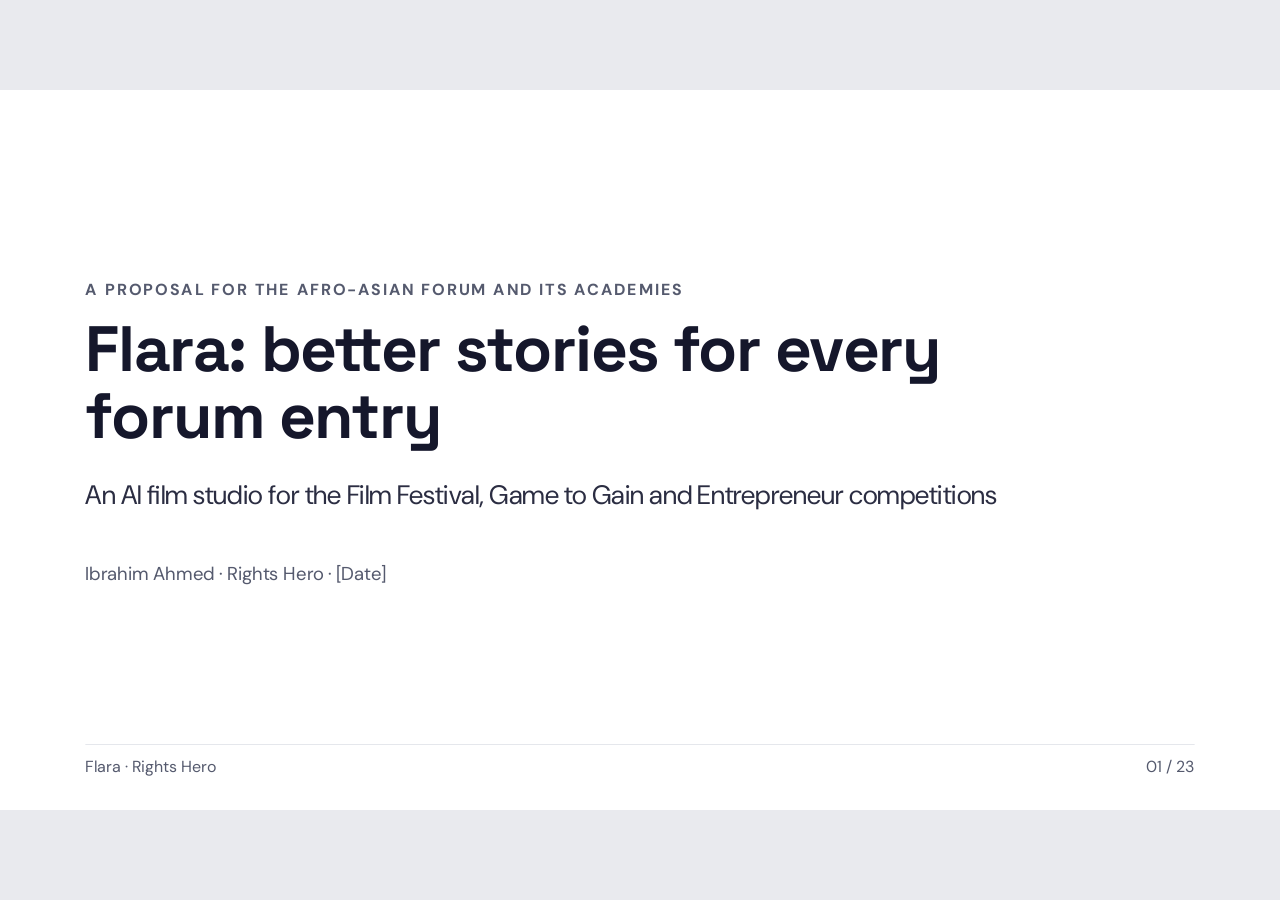
==== commit 2ce5cea7: "Partners deck: dated phases, drop pricing and courses slides, pilot ask Co-Authored-By: Claude Opus " ====
--- a/partners/index.html
+++ b/partners/index.html
@@ -196,19 +196,6 @@
   <aside>Proposed, to agree with the organisers. Flara's step log fills the form automatically, but the policy is tool-neutral: it works for any AI tool, so the forum stays neutral.</aside>
 </section>
 
-<!-- 16 courses -->
-<section>
-  <p class="eyebrow">In the academies</p>
-  <h2>A course for each competition, with Flara built in</h2>
-  <div class="grid cols-3">
-    <div class="panel"><p class="label">Film Festival course</p><ul><li>Story and logline</li><li>Research a scientist</li><li>Make and edit the film</li></ul></div>
-    <div class="panel"><p class="label">Game to Gain course</p><ul><li>Game story and characters</li><li>Build the game</li><li>Trailer and marketing</li></ul></div>
-    <div class="panel"><p class="label">Entrepreneur course</p><ul><li>Idea and customer</li><li>Pitch story</li><li>Pitch video and ad</li></ul></div>
-  </div>
-  <p class="takeaway">Each course ends with an entry ready to submit.</p>
-  <aside>We write the course content with the academies' instructors; Flara is the tool used inside each course and in the competition. Course length and number of sessions: [to agree].</aside>
-</section>
-
 <!-- 17 impact forum -->
 <section>
   <p class="eyebrow">Impact</p>
@@ -225,62 +212,48 @@
   <p class="eyebrow">Impact</p>
   <h2>For academies: new courses and results parents see</h2>
   <div class="grid cols-2" style="gap:56px 64px">
-    <div class="card"><h3>A new course to sell</h3><p>One for each competition, on top of existing courses</p></div>
+    <div class="card"><h3>A new course to sell</h3><p>One per competition, built with your instructors (TBD)</p></div>
     <div class="card"><h3>Results parents see</h3><p>Films families share, and finalists in the academy's name</p></div>
   </div>
-  <aside>Parents pay and judge what they see. A film per student is free marketing for the academy.</aside>
+  <aside>Parents pay and judge what they see. A film per student is free marketing for the academy. Courses: one per competition, built after a requirements session with each academy; length and sessions TBD. Flara is the tool inside each course and in the competition.</aside>
 </section>
 
 <!-- 19 phases overview -->
 <section>
   <p class="eyebrow">Rollout</p>
-  <h2>Four phases, from instructors to a full season</h2>
+  <h2>From instructors in November to the February round</h2>
   <div class="grid cols-4">
-    <div class="card"><p class="num">Phase 1 · [Period]</p><h3>Instructors</h3><p>Meet, train and try Flara</p></div>
-    <div class="card"><p class="num">Phase 2 · [Period]</p><h3>Student pilot</h3><p>20 students, ~10 projects for the February round</p></div>
-    <div class="card"><p class="num">Phase 3 · [Period]</p><h3>May round</h3><p>Add Entrepreneur and more academies</p></div>
-    <div class="card"><p class="num">Phase 4 · [Period]</p><h3>Full season</h3><p>A Storytelling category; academies run courses alone</p></div>
+    <div class="card"><p class="num">Phase 1 · Nov 2026</p><h3>Instructors</h3><p>Meet, train and try Flara</p></div>
+    <div class="card"><p class="num">Phase 2 · Dec–Jan</p><h3>Student projects</h3><p>20 students build ~10 projects in class</p></div>
+    <div class="card"><p class="num">Phase 3 · Feb 2027</p><h3>February round</h3><p>Students submit and compete</p></div>
+    <div class="card"><p class="num">Phase 4 · May 2027 on</p><h3>Grow</h3><p>May round, Entrepreneur, more academies</p></div>
   </div>
   <p class="takeaway">We measure students trained, projects submitted and coaches certified.</p>
-  <aside>Before any student uses Flara: guardian consent, the minimum-age path (under-13s), Face Swap off, and the data-protection licence (Law 151/2020). Mention only if asked.</aside>
+  <aside>Before any student uses Flara: guardian consent, the minimum-age path (under-13s), Face Swap off, and the data-protection licence (Law 151/2020). Mention only if asked. Submissions are due before the February event: confirm the deadline today, as it sets the end of Phase 2. Later: a Storytelling category and academies running courses alone.</aside>
 </section>
 
 <!-- 20 phase 1 -->
 <section>
-  <p class="eyebrow">Phase 1 · [Period]</p>
-  <h2>Instructors learn Flara and the course first</h2>
-  <div class="grid cols-2">
-    <div class="panel"><p class="label">Steps</p><ul><li>Intro meetings with each academy</li><li>Walk through the course content</li><li>Instructors try Flara</li><li>Each makes one sample project</li></ul></div>
-    <div class="panel"><p class="label">Targets</p><ul><li>2 academies</li><li>[N] instructors certified</li><li>Course content final</li><li>[N] sample projects</li></ul></div>
+  <p class="eyebrow">Phase 1 · November 2026</p>
+  <h2>Instructors learn Flara before students start</h2>
+  <div class="grid cols-2">
+    <div class="panel"><p class="label">Steps</p><ul><li>Intro meetings with each academy</li><li>Show how Flara fits each competition</li><li>Instructors try Flara</li><li>Each makes one sample project</li></ul></div>
+    <div class="panel"><p class="label">Targets</p><ul><li>2 academies</li><li>[N] instructors certified</li><li>Course requirements collected</li><li>[N] sample projects</li></ul></div>
   </div>
   <p class="takeaway">Goal: instructors ready to teach before students start.</p>
-  <aside>Account approach for this phase: see backup slides B1 and B2 (End key).</aside>
+  <aside>Accounts: instructor accounts or student accounts, an option to decide together (backups B1 and B2, End key). The full courses come after the requirements session; this month instructors learn the tool and how it fits each competition.</aside>
 </section>
 
 <!-- 21 phase 2 -->
 <section>
-  <p class="eyebrow">Phase 2 · [Period]</p>
-  <h2>20 students make ~10 projects for the February round</h2>
-  <div class="grid cols-2">
-    <div class="panel"><p class="label">Steps</p><ul><li>Run the course</li><li>Students build their projects</li><li>Fill in the AI-use disclosure</li><li>Submit to the competitions</li></ul></div>
+  <p class="eyebrow">Phase 2 · December 2026–January 2027</p>
+  <h2>20 students build ~10 projects for February</h2>
+  <div class="grid cols-2">
+    <div class="panel"><p class="label">Steps</p><ul><li>Instructors run Flara sessions in class</li><li>Students build their projects</li><li>Fill in the AI-use disclosure</li><li>Submit to the competitions</li></ul></div>
     <div class="panel"><p class="label">Targets</p><ul><li>20 students trained</li><li>~10 projects submitted</li><li>Students choose Film Festival or Game to Gain</li></ul></div>
   </div>
   <p class="takeaway">Goal: real Flara entries at a real forum round.</p>
-  <aside>Keep the split flexible: students pick the competition that fits their idea.</aside>
-</section>
-
-<!-- 22 pricing -->
-<section>
-  <p class="eyebrow">Pricing today</p>
-  <h2>Flara's current plans</h2>
-  <div class="grid cols-4">
-    <div class="card"><h3>Free</h3><p>$0 · 500 tokens a month</p></div>
-    <div class="card"><h3>Starter</h3><p>$4.99 a month · 1,510 tokens</p></div>
-    <div class="card"><h3>Creator</h3><p>$19.98 a month · 6,365 tokens</p></div>
-    <div class="card"><h3>Enterprise</h3><p>Custom, for organisations</p></div>
-  </div>
-  <p class="takeaway">Partner pricing for academies and the forum: to agree.</p>
-  <aside>Public plans from flara.io (Oct 2026). Academies would need Enterprise today. Don't commit to partner prices in this meeting.</aside>
+  <aside>Keep the split flexible: students pick the competition that fits their idea. Start projects in December: January may be exams, and submissions close before the event.</aside>
 </section>
 
 <!-- ============ CLOSE ============ -->
@@ -288,10 +261,10 @@
 <!-- 23 next step -->
 <section class="center">
   <p class="eyebrow">Next step</p>
-  <h1>Start Phase 1 with two academies</h1>
-  <p class="lede" style="margin-top:40px">A follow-up meeting on [Date] to agree the academies, instructors and dates.</p>
+  <h1>Start this month with two academies</h1>
+  <p class="lede" style="margin-top:40px">Two pilot academies for the February round, and a requirements session with each academy to shape the courses.</p>
   <p class="small" style="margin-top:72px">Ibrahim Ahmed · [Role], Rights Hero · [Email] · [Phone] · flara.io</p>
-  <aside>One small ask. Agree the follow-up date in the room if you can.</aside>
+  <aside>The ask: two academies and introductions to them. Before leaving, get the February submission deadline, the forum's view on AI-assisted entries with a disclosure form, the Game to Gain sponsor and whether the Entrepreneur rules changed since 2024.</aside>
 </section>
 
 <!-- ============ BACKUP ============ -->
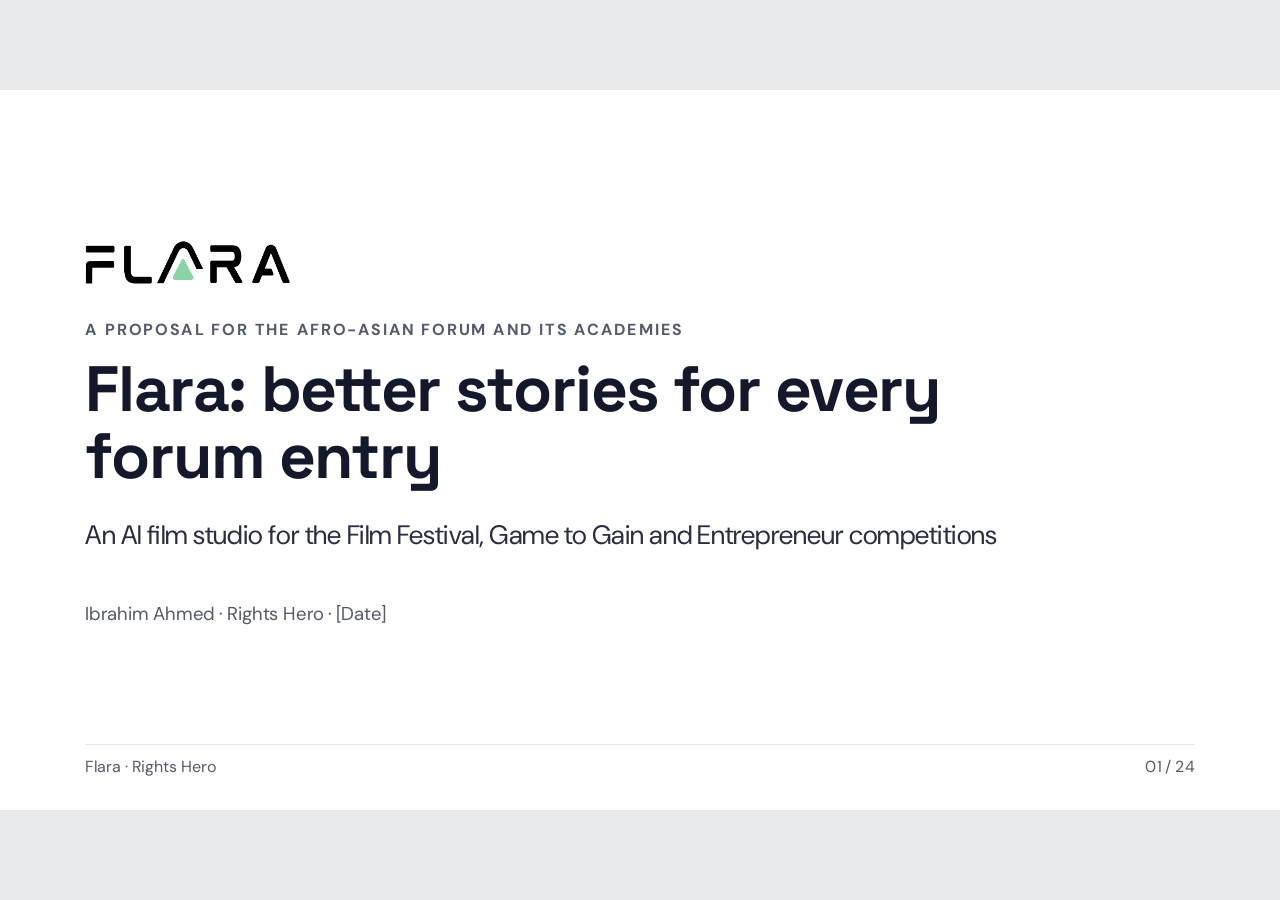
==== commit bb6416bd: "Partners deck: Flara logo, games slide, Ibn Battuta demo plan Co-Authored-By: Claude Opus 5.5 <norep" ====
--- a/partners/index.html
+++ b/partners/index.html
@@ -13,6 +13,7 @@
 
 <!-- 01 cover -->
 <section class="center">
+  <img class="logo" src="media/flara-logo.png" alt="Flara">
   <p class="eyebrow">A proposal for the Afro-Asian Forum and its academies</p>
   <h1>Flara: better stories for every forum entry</h1>
   <p class="lede" style="margin-top:40px">An AI film studio for the Film Festival, Game to Gain and Entrepreneur competitions</p>
@@ -20,7 +21,20 @@
   <aside>Introduce yourself: former Techno Future instructor, coached teams at FIRST LEGO League, Robofest and AAFFIAT. Today's point: the forum already scores storytelling and visuals; Flara helps students do both, and helps academies teach it.</aside>
 </section>
 
-<!-- 02 what is flara -->
+<!-- 02 games I coached -->
+<section>
+  <p class="eyebrow">Who's presenting</p>
+  <h2>I coach teams that build story-first games for the forum</h2>
+  <div class="grid cols-3">
+    <div><img class="shot" src="media/games/ibn-battuta.jpg" alt="The Adventures of Ibn Battuta start screen"><h3>The Adventures of Ibn Battuta</h3><p class="small">One mini-game per city of the Rihla</p></div>
+    <div><img class="shot" src="media/games/crab-quest.jpg" alt="Crab Quest title over a coral reef level"><h3>Crab Quest</h3><p class="small">Six chapters about ocean pollution</p></div>
+    <div><img class="shot" src="media/games/space-x.jpg" alt="Space X game title over Europa"><h3>Space X: Journey to Jupiter</h3><p class="small">A mission to Europa's hidden ocean</p></div>
+  </div>
+  <p class="takeaway">Each game starts from a story. Flara makes that story visible.</p>
+  <aside>Former Techno Future instructor; coached teams at FIRST LEGO League, Robofest and AAFFIAT. These are Pygame games built story-first. [Confirm: who made them (students / you) and which tool made the art; if it wasn't Flara, say so.] Never imply Flara exports sprites or game art: that is roadmap.</aside>
+</section>
+
+<!-- 03 what is flara -->
 <section>
   <p class="eyebrow">What is Flara</p>
   <h2>Flara is an AI studio that turns a story into a film</h2>
@@ -66,7 +80,7 @@
     <div class="card"><p class="num">04 · Student + Flara</p><h3>Film</h3><p>Scenes, trailer or pitch, with music and voice</p></div>
     <div class="card"><p class="num">05 · Student</p><h3>Present</h3><p>Submit, with a clear note of what AI made</p></div>
   </div>
-  <aside>The student owns steps 1, 3 and 5 alone, and directs Flara in 2 and 4. The disclosure in step 5 is what makes AI use fair (slide 15).</aside>
+  <aside>The student owns steps 1, 3 and 5 alone, and directs Flara in 2 and 4. The disclosure in step 5 is what makes AI use fair (slide 16).</aside>
 </section>
 
 <!-- ============ THE FORUM ============ -->
@@ -137,12 +151,12 @@
 <!-- 11 game to gain example -->
 <section>
   <p class="eyebrow">Game to Gain · example</p>
-  <h2>Example: [game title] trailer and ad</h2>
+  <h2>Example: The Adventures of Ibn Battuta trailer</h2>
   <div class="video">
     <video src="media/game-to-gain.mp4" controls preload="metadata"></video>
-    <p>Example trailer goes here: partners/media/game-to-gain.mp4</p>
-  </div>
-  <aside>Brief in media/briefs.md.</aside>
+    <p>Live demo, or the trailer: partners/media/game-to-gain.mp4</p>
+  </div>
+  <aside>DEMO SLOT (plan in media/demo-plan.md). The game from slide 2 had no opening cutscene; Flara made it. Live: one idea → character → one scene (max 4 min). If it's slow, play the trailer. Say what the student made (the story, the drawings, the code) and what Flara did (animation, music, voice).</aside>
 </section>
 
 <!-- ============ ENTREPRENEUR ============ -->
@@ -263,7 +277,8 @@
   <p class="eyebrow">Next step</p>
   <h1>Start this month with two academies</h1>
   <p class="lede" style="margin-top:40px">Two pilot academies for the February round, and a requirements session with each academy to shape the courses.</p>
-  <p class="small" style="margin-top:72px">Ibrahim Ahmed · [Role], Rights Hero · [Email] · [Phone] · flara.io</p>
+  <img class="logo" src="media/flara-logo.png" alt="Flara" style="margin:72px 0 24px;height:44px">
+  <p class="small">Ibrahim Ahmed · [Role], Rights Hero · [Email] · [Phone] · flara.io</p>
   <aside>The ask: two academies and introductions to them. Before leaving, get the February submission deadline, the forum's view on AI-assisted entries with a disclosure form, the Game to Gain sponsor and whether the Entrepreneur rules changed since 2024.</aside>
 </section>
 
--- a/partners/deck.css
+++ b/partners/deck.css
@@ -48,6 +48,8 @@
 .takeaway { margin-top: auto; padding-top: 32px; border-top: 1px solid var(--rule); font-size: 34px; font-weight: 500; color: var(--ink); }
 .center { justify-content: center; }
 .divider { justify-content: center; background: var(--surface); }
+.logo { height: 64px; width: auto; align-self: flex-start; margin-bottom: 56px; }
+.shot { width: 100%; aspect-ratio: 16 / 9; object-fit: cover; display: block; border: 1px solid var(--rule); margin-bottom: 24px; }
 
 /* Footer: deck name + slide number, filled by deck.js */
 .footer { position: absolute; left: 128px; right: 128px; bottom: 48px; display: flex; justify-content: space-between; font-size: 24px; color: var(--muted); border-top: 1px solid var(--rule); padding-top: 16px; }
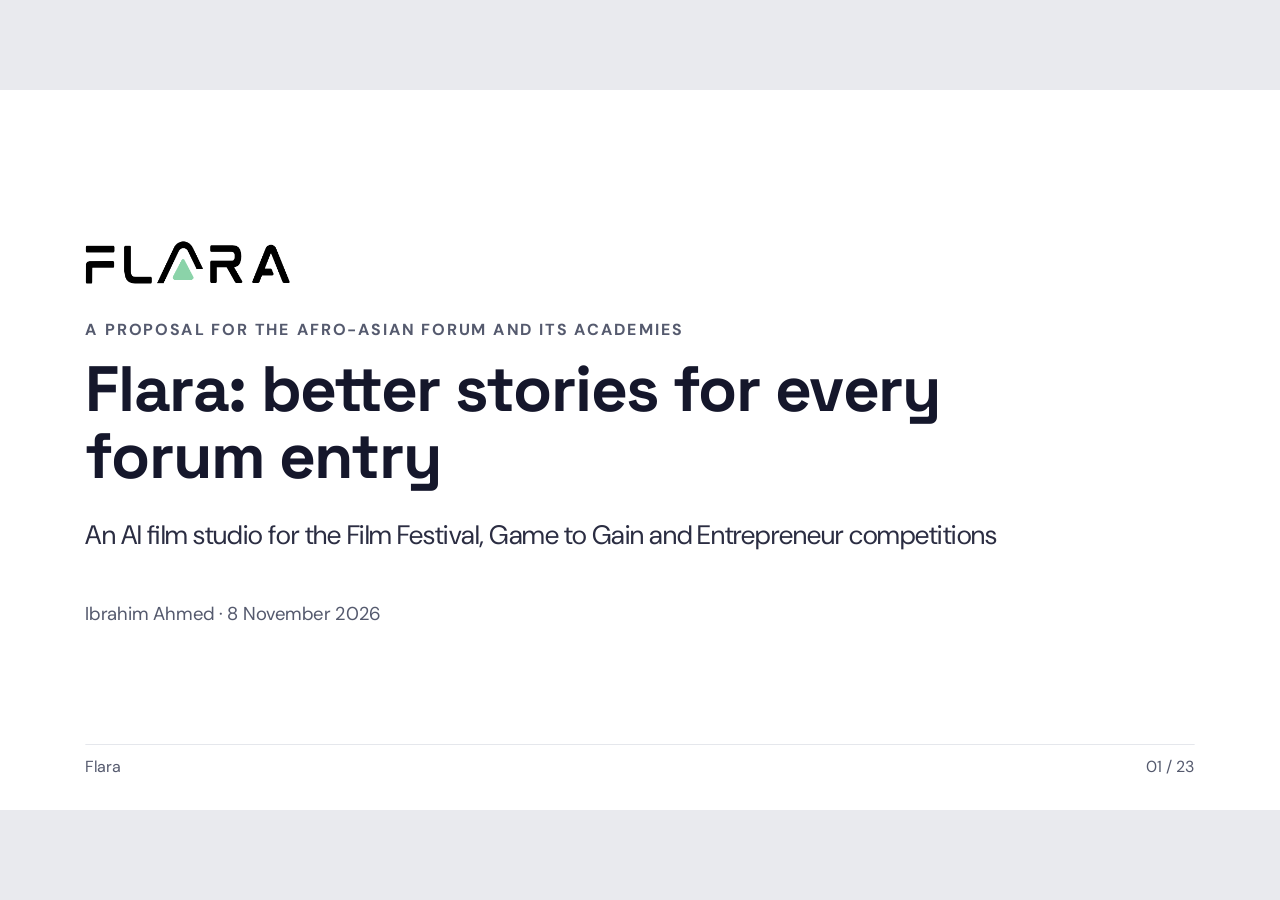
==== commit feb9ab76: "Partners deck final: Flara-only branding, Film Festival and Game to Gain slides updated, Entrepreneu" ====
--- a/partners/index.html
+++ b/partners/index.html
@@ -7,7 +7,7 @@
 <link rel="stylesheet" href="deck.css">
 </head>
 <body>
-<main class="deck" data-name="Flara · Rights Hero">
+<main class="deck" data-name="Flara">
 
 <!-- ============ INTRO ============ -->
 
@@ -17,7 +17,7 @@
   <p class="eyebrow">A proposal for the Afro-Asian Forum and its academies</p>
   <h1>Flara: better stories for every forum entry</h1>
   <p class="lede" style="margin-top:40px">An AI film studio for the Film Festival, Game to Gain and Entrepreneur competitions</p>
-  <p class="small" style="margin-top:72px">Ibrahim Ahmed · Rights Hero · [Date]</p>
+  <p class="small" style="margin-top:72px">Ibrahim Ahmed · 8 November 2026</p>
   <aside>Introduce yourself: former Techno Future instructor, coached teams at FIRST LEGO League, Robofest and AAFFIAT. Today's point: the forum already scores storytelling and visuals; Flara helps students do both, and helps academies teach it.</aside>
 </section>
 
@@ -38,7 +38,7 @@
 <section>
   <p class="eyebrow">What is Flara</p>
   <h2>Flara is an AI studio that turns a story into a film</h2>
-  <p class="lede">Built by Rights Hero. Students write the idea, design the characters and direct the scenes. Flara animates, scores and voices them, in Arabic and English.</p>
+  <p class="lede">Students write the idea, design the characters and direct the scenes. Flara animates, scores and voices them, in Arabic and English.</p>
   <p class="takeaway">From one-line idea to finished film, in one place.</p>
   <aside>Keep it to one sentence: story → characters → scenes → film. Mention it works fully in Arabic.</aside>
 </section>
@@ -80,7 +80,7 @@
     <div class="card"><p class="num">04 · Student + Flara</p><h3>Film</h3><p>Scenes, trailer or pitch, with music and voice</p></div>
     <div class="card"><p class="num">05 · Student</p><h3>Present</h3><p>Submit, with a clear note of what AI made</p></div>
   </div>
-  <aside>The student owns steps 1, 3 and 5 alone, and directs Flara in 2 and 4. The disclosure in step 5 is what makes AI use fair (slide 16).</aside>
+  <aside>The student owns steps 1, 3 and 5 alone, and directs Flara in 2 and 4. The disclosure in step 5 is what makes AI use fair (slide 15).</aside>
 </section>
 
 <!-- ============ THE FORUM ============ -->
@@ -90,8 +90,8 @@
   <p class="eyebrow">The forum · 2027</p>
   <h2>Two rounds, three competitions where stories score</h2>
   <div class="grid cols-2">
-    <div class="panel"><p class="label">February round · [dates]</p><ul><li>Film Festival · ages 9–16</li><li>Game to Gain · ages 8–25</li></ul></div>
-    <div class="panel"><p class="label">May round · [dates]</p><ul><li>Entrepreneur · ages 13–25</li></ul></div>
+    <div class="panel"><p class="label">February round 2027</p><ul><li>Film Festival · ages 9–16</li><li>Game to Gain · ages 8–25</li></ul></div>
+    <div class="panel"><p class="label">May round 2027</p><ul><li>Entrepreneur · ages 13–25</li></ul></div>
   </div>
   <p class="takeaway">Each one already scores storytelling, visuals or sound.</p>
   <aside>Source: the forum's competition files (February and May 2027 folders). Dates are not in the files; confirm with the organisers. Other May competitions such as Motion Graphic also fit, but we start with these three.</aside>
@@ -115,23 +115,24 @@
 <!-- 08 film festival -->
 <section>
   <p class="eyebrow">Film Festival</p>
-  <h2>A 3–10 minute film about Arab scientists or community</h2>
-  <div class="grid cols-2">
-    <div class="panel"><p class="label">Before filming</p><ul><li>Logline and script from the student's idea</li><li>Characters: the scientist, the setting, the era</li><li>Storyboard of key scenes</li></ul></div>
-    <div class="panel"><p class="label">During and after</p><ul><li>Animated scenes for history students can't film</li><li>Music, narration and Arabic/English versions</li><li>Disclosure note: what students made, what AI made</li></ul></div>
-  </div>
-  <aside>Rules: ages 9–16; MP4/MOV, 3–10 min, with a logline. Categories: biographical, innovation and impact, community. Scoring: Creativity 30, Storytelling 30, Camera 20 (incl. sound and music), Editing 10, VFX 10. Films must be "primarily created by young filmmakers"; outside material must be attributed, so the disclosure note fits the rules' spirit. AI is not mentioned in the rules.</aside>
+  <h2>Students film the present; Flara animates the past</h2>
+  <div class="grid cols-2">
+    <div class="panel"><p class="label">Students make</p><ul><li>The logline, script and narration</li><li>Real shots with a phone: the experiment, the questions</li><li>The edit</li></ul></div>
+    <div class="panel"><p class="label">Flara makes</p><ul><li>Scenes from history students can't film</li><li>Music and narration</li><li>Arabic and English versions</li></ul></div>
+  </div>
+  <p class="takeaway">Real footage keeps the camera points and the rule that films are student-made.</p>
+  <aside>Rules: ages 9–16; MP4/MOV, 3–10 min, with a logline. Categories: biographical, innovation and impact, community. Scoring: Creativity 30, Storytelling 30, Camera 20 (incl. sound and music), Editing 10, VFX 10. Rule 4.1: films "primarily created by young filmmakers, with minimal adult assistance"; rules 4.2 and 8.1: outside material is allowed if attributed, so every Flara scene is listed in the credits and the disclosure. A fully AI film would lose most of the 20 camera points. AI is not mentioned in the rules.</aside>
 </section>
 
 <!-- 09 film festival example -->
 <section>
   <p class="eyebrow">Film Festival · example</p>
-  <h2>Example: [film title]</h2>
+  <h2>Example: "The Dark Room", Ibn al-Haytham and the camera</h2>
   <div class="video">
     <video src="media/film-festival.mp4" controls preload="metadata"></video>
     <p>Example film goes here: partners/media/film-festival.mp4</p>
   </div>
-  <aside>Brief in media/briefs.md. Say what the student would do (idea, drawings, script) versus what Flara did.</aside>
+  <aside>Biographical category. A student builds a pinhole camera from a box and asks who first explained it; Flara animates Ibn al-Haytham's dark-room experiment in 11th-century Cairo. Also fits Best Science Simplification. Details: film-festival/README.md. Say what the students filmed and wrote versus what Flara animated. If the excerpt isn't ready, describe it in one sentence and move on.</aside>
 </section>
 
 <!-- ============ GAME TO GAIN ============ -->
@@ -139,24 +140,32 @@
 <!-- 10 game to gain -->
 <section>
   <p class="eyebrow">Game to Gain</p>
-  <h2>Flara builds the story and film around the game</h2>
-  <div class="grid cols-2">
-    <div class="panel"><p class="label">Before the game</p><ul><li>Story, characters and world</li><li>Sprite descriptions keep the characters consistent</li><li>Soundtrack and sound effects</li><li>Image generation <span class="tag">Coming soon</span></li></ul></div>
-    <div class="panel"><p class="label">After the game</p><ul><li>The game video sent before the event</li><li>A trailer and an ad for the marketing plan</li><li>A film for the audience vote</li></ul></div>
-  </div>
-  <p class="takeaway">Students still code the game themselves.</p>
-  <aside>Rules: teams up to 6; Junior 8–13 (Scratch allowed), Senior 14+, Professional under 25. Topics include an Arab scientist game. Awards: Idea, Visual Art, Audio (music and sound effects), Design, Best Student Game, Audience, Best Marketing. A game video is required before the event. Image generation is roadmap: say "coming soon", never "available".</aside>
+  <h2>Flara makes what surrounds the game, where awards are won</h2>
+  <div class="grid cols-2" style="gap:56px 64px">
+    <div class="card"><h3>The game video</h3><p>Required before the event: a story intro and trailer</p></div>
+    <div class="card"><h3>Excellence in Idea</h3><p>Story, world and characters, written first</p></div>
+    <div class="card"><h3>Excellence in Audio</h3><p>Soundtrack and sound effects that play inside the game</p></div>
+    <div class="card"><h3>Best Marketing</h3><p>Ads for the event screen and social media</p></div>
+  </div>
+  <p class="takeaway">Students still design and code the game themselves.</p>
+  <aside>Rules: teams up to 6; Junior 8–13 (Scratch allowed), Senior 14+, Professional under 25. Topics: creative story, mind game, sport game, Arab scientist game. Awards: Idea, Visual Art, Audio (music and sound effects), Design, Best Student Game, Audience, Best Marketing (judged on the marketing plan). A game video is required before the event. Visual Art and Design are the game itself: Flara doesn't claim them. Never say Flara makes or exports sprites; image generation is roadmap.</aside>
 </section>
 
 <!-- 11 game to gain example -->
 <section>
-  <p class="eyebrow">Game to Gain · example</p>
-  <h2>Example: The Adventures of Ibn Battuta trailer</h2>
-  <div class="video">
-    <video src="media/game-to-gain.mp4" controls preload="metadata"></video>
-    <p>Live demo, or the trailer: partners/media/game-to-gain.mp4</p>
-  </div>
-  <aside>DEMO SLOT (plan in media/demo-plan.md). The game from slide 2 had no opening cutscene; Flara made it. Live: one idea → character → one scene (max 4 min). If it's slow, play the trailer. Say what the student made (the story, the drawings, the code) and what Flara did (animation, music, voice).</aside>
+  <p class="eyebrow">Game to Gain · examples</p>
+  <h2>Two games from slide 2, with Flara around them</h2>
+  <div class="videos">
+    <div class="video">
+      <video src="media/game-to-gain.mp4" controls preload="metadata"></video>
+      <p>Ibn Battuta: opening film<br>media/game-to-gain.mp4</p>
+    </div>
+    <div class="video">
+      <video src="media/crab-quest-ad.mp4" controls preload="metadata"></video>
+      <p>Crab Quest: marketing ad<br>media/crab-quest-ad.mp4</p>
+    </div>
+  </div>
+  <aside>DEMO SLOT (media/demo-plan.md). Ibn Battuta had no opening cutscene; Flara made it, in the game's own pixel-art style, with a line from the Rihla as narration. Crab Quest's ad targets Best Marketing. Live option: one Image to Video of the game's title screen. Say what the team made (story, code, game art) and what Flara did (animation, music, voice). Prompt packs: game-to-gain/.</aside>
 </section>
 
 <!-- ============ ENTREPRENEUR ============ -->
@@ -169,18 +178,7 @@
     <div class="panel"><p class="label">What the video must show</p><ul><li>The idea and the prototype</li><li>The customer persona</li><li>The marketing plan, with an ad</li></ul></div>
     <div class="panel"><p class="label">What Flara adds</p><ul><li>Story structure for investors</li><li>An animated persona and product scenes</li><li>The ad, soundtrack and voice-over</li></ul></div>
   </div>
-  <aside>Rules (2024 edition; confirm the 2027 version): ages 13–25, teams of 2–4 with an adult monitor. Pitch video up to 4 minutes; "storytelling techniques"; "animation, soundtrack and/or special effects may be used". Must include an advertisement or promotional piece. Top 20 teams go to the live final.</aside>
-</section>
-
-<!-- 13 entrepreneur example -->
-<section>
-  <p class="eyebrow">Entrepreneur · example</p>
-  <h2>Example: [product name] pitch</h2>
-  <div class="video">
-    <video src="media/entrepreneur.mp4" controls preload="metadata"></video>
-    <p>Example pitch goes here: partners/media/entrepreneur.mp4</p>
-  </div>
-  <aside>Brief in media/briefs.md.</aside>
+  <aside>Rules (2024 edition; confirm the 2027 version): ages 13–25, teams of 2–4 with an adult monitor. Pitch video up to 4 minutes; "storytelling techniques"; "animation, soundtrack and/or special effects may be used". Must include an advertisement or promotional piece. Top 20 teams go to the live final. Example film: for the May round.</aside>
 </section>
 
 <!-- ============ MAKING IT WORK ============ -->
@@ -252,7 +250,7 @@
   <h2>Instructors learn Flara before students start</h2>
   <div class="grid cols-2">
     <div class="panel"><p class="label">Steps</p><ul><li>Intro meetings with each academy</li><li>Show how Flara fits each competition</li><li>Instructors try Flara</li><li>Each makes one sample project</li></ul></div>
-    <div class="panel"><p class="label">Targets</p><ul><li>2 academies</li><li>[N] instructors certified</li><li>Course requirements collected</li><li>[N] sample projects</li></ul></div>
+    <div class="panel"><p class="label">Targets</p><ul><li>2 academies</li><li>4 instructors certified</li><li>Course requirements collected</li><li>4 sample projects</li></ul></div>
   </div>
   <p class="takeaway">Goal: instructors ready to teach before students start.</p>
   <aside>Accounts: instructor accounts or student accounts, an option to decide together (backups B1 and B2, End key). The full courses come after the requirements session; this month instructors learn the tool and how it fits each competition.</aside>
@@ -278,7 +276,7 @@
   <h1>Start this month with two academies</h1>
   <p class="lede" style="margin-top:40px">Two pilot academies for the February round, and a requirements session with each academy to shape the courses.</p>
   <img class="logo" src="media/flara-logo.png" alt="Flara" style="margin:72px 0 24px;height:44px">
-  <p class="small">Ibrahim Ahmed · [Role], Rights Hero · [Email] · [Phone] · flara.io</p>
+  <p class="small">Ibrahim Ahmed · flara.io</p>
   <aside>The ask: two academies and introductions to them. Before leaving, get the February submission deadline, the forum's view on AI-assisted entries with a disclosure form, the Game to Gain sponsor and whether the Entrepreneur rules changed since 2024.</aside>
 </section>
 
--- a/partners/deck.css
+++ b/partners/deck.css
@@ -1,4 +1,4 @@
-/* Flara deck design system. Identical copy in each deck folder: edit one, copy to the other. */
+/* Flara deck design system. Identical copy in each deck folder: edit one, copy to the others. */
 @import url("https://fonts.googleapis.com/css2?family=Space+Grotesk:wght@500..700&family=DM+Sans:wght@400..700&display=swap");
 
 :root {
@@ -65,6 +65,21 @@
 /* Video slot: shows the placeholder until media/<file>.mp4 exists */
 .video { position: relative; flex: 1; min-height: 0; background: var(--surface); border: 1px solid var(--rule); display: flex; align-items: center; justify-content: center; text-align: center; }
 .video p { font-size: 28px; color: var(--muted); max-width: 900px; }
+.videos { flex: 1; min-height: 0; display: grid; grid-template-columns: 1fr 1fr; gap: 40px; }
+.videos .video { height: 100%; }
 .video video { position: absolute; inset: 0; width: 100%; height: 100%; background: #000; }
 .split { display: grid; grid-template-columns: 1fr 1fr; gap: 40px; }
 .tag { display: inline-block; font-size: 22px; font-weight: 700; letter-spacing: 1px; text-transform: uppercase; border: 2px solid var(--muted); color: var(--muted); padding: 2px 10px; margin-left: 12px; vertical-align: middle; }
+
+/* Business Model Canvas: 5 columns over 2 rows, then cost | revenue */
+.deck > section.canvas { padding: 64px 80px 112px; }
+.canvas h2 { font-size: 48px; margin-bottom: 28px; }
+.bmc { flex: 1; min-height: 0; display: grid; gap: 12px; grid-template-columns: repeat(5, 1fr); grid-template-rows: 1fr 1fr 0.8fr;
+  grid-template-areas: "kp ka vp cr cs" "kp kr vp ch cs" "c c c r r"; }
+.bmc > div { border: 1px solid var(--rule); border-top: 4px solid var(--ink); padding: 16px 20px; overflow: hidden; }
+.bmc .label { font-size: 22px; margin-bottom: 10px; }
+.bmc ul { gap: 6px; font-size: 28px; line-height: 1.25; }
+.kp { grid-area: kp; } .ka { grid-area: ka; } .kr { grid-area: kr; } .vp { grid-area: vp; } .cr { grid-area: cr; }
+.ch { grid-area: ch; } .cs { grid-area: cs; } .c { grid-area: c; } .r { grid-area: r; }
+.bmc h3 { font: 700 24px/1.2 var(--body); color: var(--ink); margin: 10px 0 4px; }
+.bmc h3:first-of-type { margin-top: 0; }
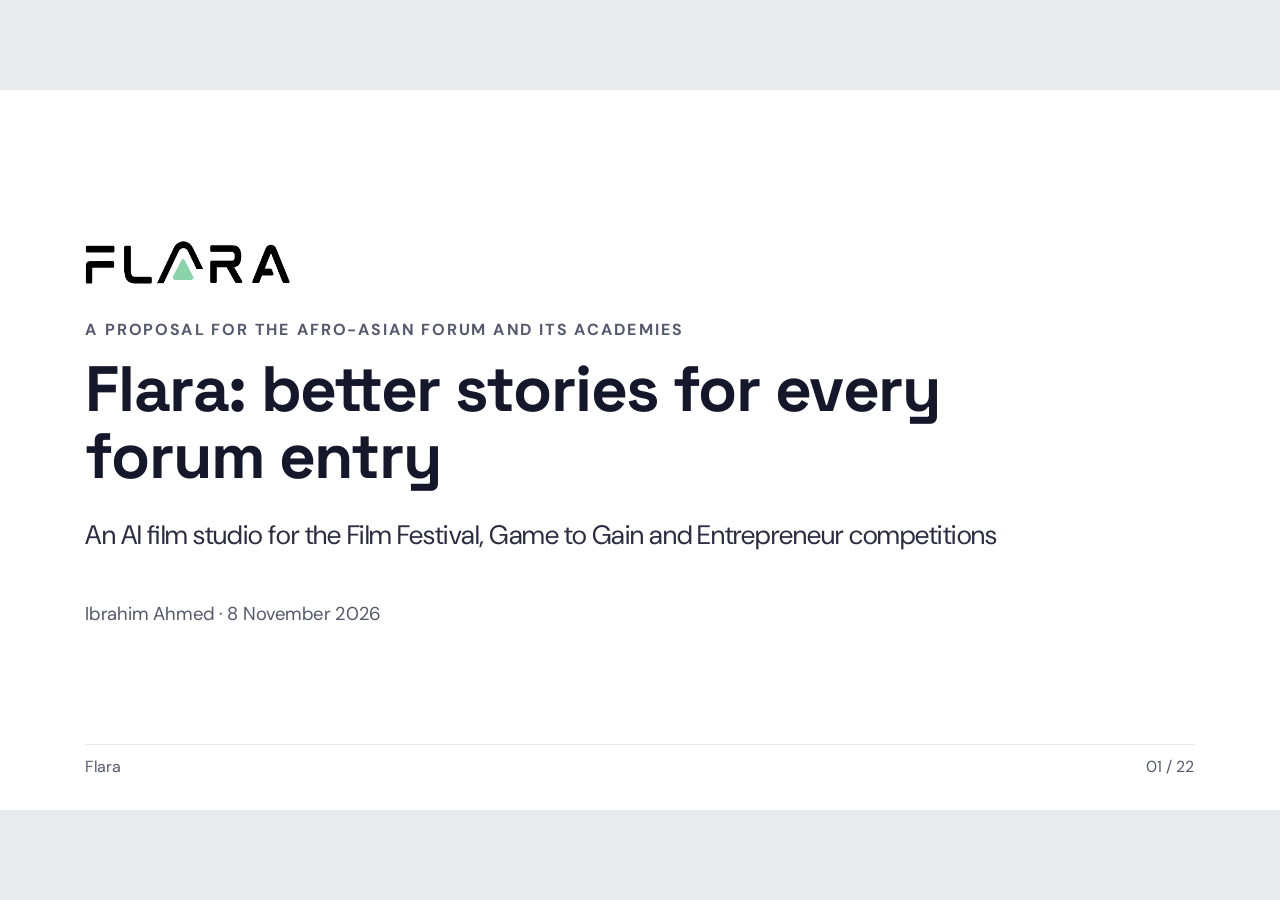
==== commit 7359d6aa: "Partners deck: Ibn Battuta is the only example; Film Festival example slide dropped Co-Authored-By: " ====
--- a/partners/index.html
+++ b/partners/index.html
@@ -80,7 +80,7 @@
     <div class="card"><p class="num">04 · Student + Flara</p><h3>Film</h3><p>Scenes, trailer or pitch, with music and voice</p></div>
     <div class="card"><p class="num">05 · Student</p><h3>Present</h3><p>Submit, with a clear note of what AI made</p></div>
   </div>
-  <aside>The student owns steps 1, 3 and 5 alone, and directs Flara in 2 and 4. The disclosure in step 5 is what makes AI use fair (slide 15).</aside>
+  <aside>The student owns steps 1, 3 and 5 alone, and directs Flara in 2 and 4. The disclosure in step 5 is what makes AI use fair (slide 14).</aside>
 </section>
 
 <!-- ============ THE FORUM ============ -->
@@ -121,18 +121,7 @@
     <div class="panel"><p class="label">Flara makes</p><ul><li>Scenes from history students can't film</li><li>Music and narration</li><li>Arabic and English versions</li></ul></div>
   </div>
   <p class="takeaway">Real footage keeps the camera points and the rule that films are student-made.</p>
-  <aside>Rules: ages 9–16; MP4/MOV, 3–10 min, with a logline. Categories: biographical, innovation and impact, community. Scoring: Creativity 30, Storytelling 30, Camera 20 (incl. sound and music), Editing 10, VFX 10. Rule 4.1: films "primarily created by young filmmakers, with minimal adult assistance"; rules 4.2 and 8.1: outside material is allowed if attributed, so every Flara scene is listed in the credits and the disclosure. A fully AI film would lose most of the 20 camera points. AI is not mentioned in the rules.</aside>
-</section>
-
-<!-- 09 film festival example -->
-<section>
-  <p class="eyebrow">Film Festival · example</p>
-  <h2>Example: "The Dark Room", Ibn al-Haytham and the camera</h2>
-  <div class="video">
-    <video src="media/film-festival.mp4" controls preload="metadata"></video>
-    <p>Example film goes here: partners/media/film-festival.mp4</p>
-  </div>
-  <aside>Biographical category. A student builds a pinhole camera from a box and asks who first explained it; Flara animates Ibn al-Haytham's dark-room experiment in 11th-century Cairo. Also fits Best Science Simplification. Details: film-festival/README.md. Say what the students filmed and wrote versus what Flara animated. If the excerpt isn't ready, describe it in one sentence and move on.</aside>
+  <aside>Rules: ages 9–16; MP4/MOV, 3–10 min, with a logline. Categories: biographical, innovation and impact, community. Scoring: Creativity 30, Storytelling 30, Camera 20 (incl. sound and music), Editing 10, VFX 10. Rule 4.1: films "primarily created by young filmmakers, with minimal adult assistance"; rules 4.2 and 8.1: outside material is allowed if attributed, so every Flara scene is listed in the credits and the disclosure. A fully AI film would lose most of the 20 camera points. AI is not mentioned in the rules. Example film ("The Dark Room", Ibn al-Haytham) comes after this meeting: film-festival/README.md.</aside>
 </section>
 
 <!-- ============ GAME TO GAIN ============ -->
@@ -153,19 +142,13 @@
 
 <!-- 11 game to gain example -->
 <section>
-  <p class="eyebrow">Game to Gain · examples</p>
-  <h2>Two games from slide 2, with Flara around them</h2>
-  <div class="videos">
-    <div class="video">
-      <video src="media/game-to-gain.mp4" controls preload="metadata"></video>
-      <p>Ibn Battuta: opening film<br>media/game-to-gain.mp4</p>
-    </div>
-    <div class="video">
-      <video src="media/crab-quest-ad.mp4" controls preload="metadata"></video>
-      <p>Crab Quest: marketing ad<br>media/crab-quest-ad.mp4</p>
-    </div>
-  </div>
-  <aside>DEMO SLOT (media/demo-plan.md). Ibn Battuta had no opening cutscene; Flara made it, in the game's own pixel-art style, with a line from the Rihla as narration. Crab Quest's ad targets Best Marketing. Live option: one Image to Video of the game's title screen. Say what the team made (story, code, game art) and what Flara did (animation, music, voice). Prompt packs: game-to-gain/.</aside>
+  <p class="eyebrow">Game to Gain · example</p>
+  <h2>Example: The Adventures of Ibn Battuta, opening film</h2>
+  <div class="video">
+    <video src="media/game-to-gain.mp4" controls preload="metadata"></video>
+    <p>Live demo, or the opening film: partners/media/game-to-gain.mp4</p>
+  </div>
+  <aside>DEMO SLOT (media/demo-plan.md). The game from slide 2 had no opening cutscene; Flara made it in the game's own pixel-art style, with a line from the Rihla as narration, plus music for the game. Live option: one Image to Video of the game's title screen. Say what the team made (story, code, game art) and what Flara did (animation, music, voice). Prompt pack: game-to-gain/ibn-battuta/.</aside>
 </section>
 
 <!-- ============ ENTREPRENEUR ============ -->
--- a/partners/deck.css
+++ b/partners/deck.css
@@ -65,8 +65,6 @@
 /* Video slot: shows the placeholder until media/<file>.mp4 exists */
 .video { position: relative; flex: 1; min-height: 0; background: var(--surface); border: 1px solid var(--rule); display: flex; align-items: center; justify-content: center; text-align: center; }
 .video p { font-size: 28px; color: var(--muted); max-width: 900px; }
-.videos { flex: 1; min-height: 0; display: grid; grid-template-columns: 1fr 1fr; gap: 40px; }
-.videos .video { height: 100%; }
 .video video { position: absolute; inset: 0; width: 100%; height: 100%; background: #000; }
 .split { display: grid; grid-template-columns: 1fr 1fr; gap: 40px; }
 .tag { display: inline-block; font-size: 22px; font-weight: 700; letter-spacing: 1px; text-transform: uppercase; border: 2px solid var(--muted); color: var(--muted); padding: 2px 10px; margin-left: 12px; vertical-align: middle; }
